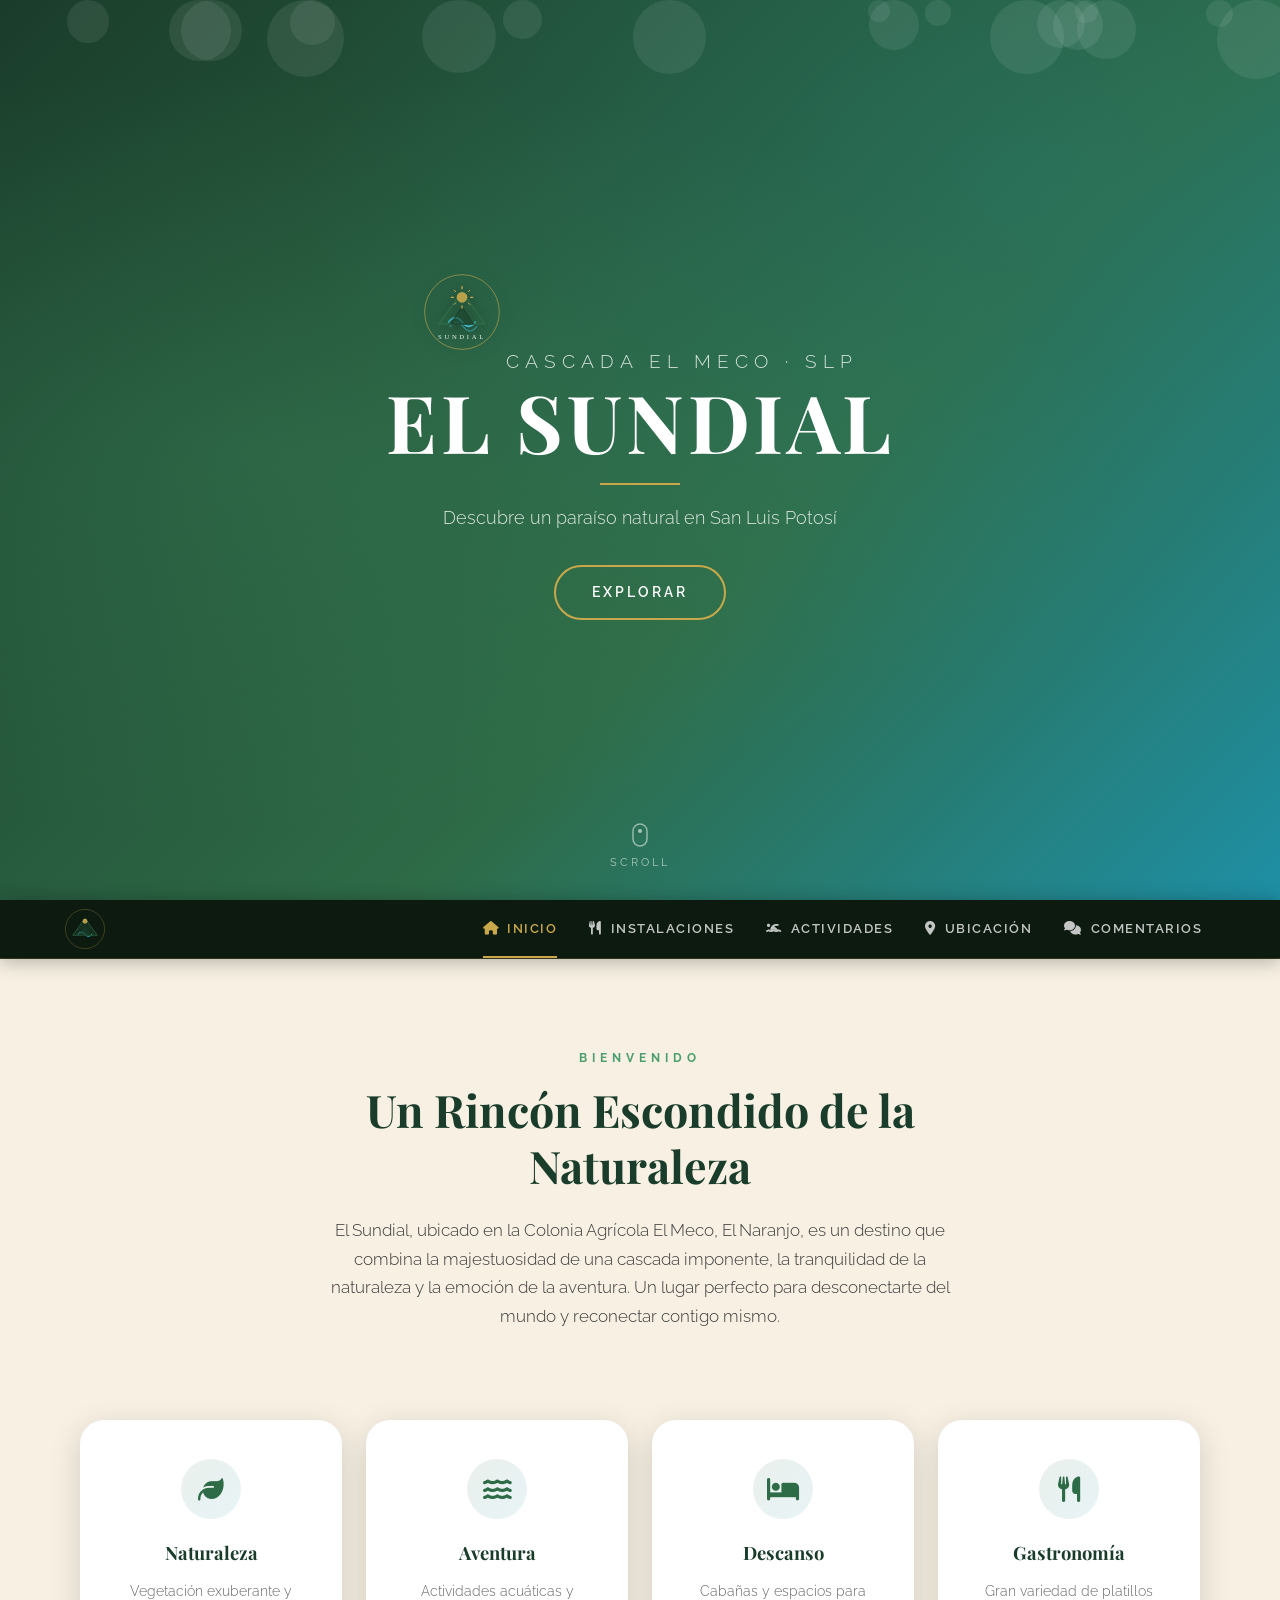
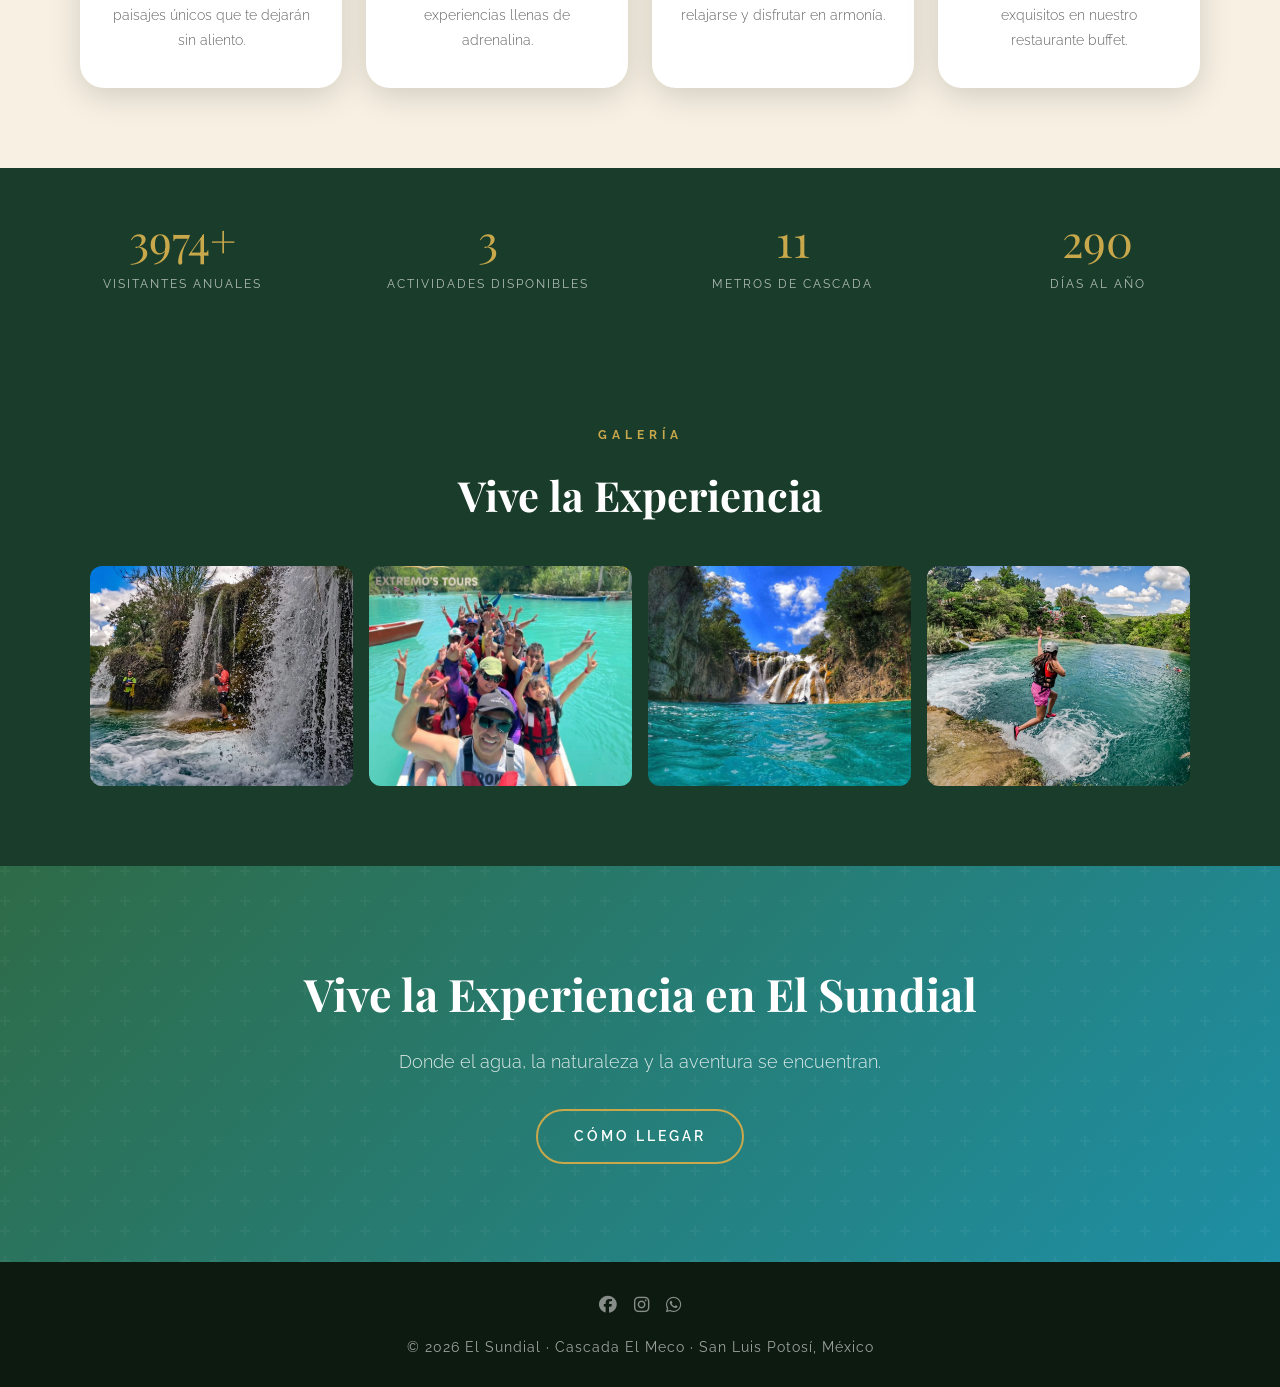
==== index.html @ b141ea93 "Primer Commit" ====
<!DOCTYPE html>
<html lang="es">
<head>
    <meta charset="UTF-8">
    <meta name="viewport" content="width=device-width, initial-scale=1.0">
    <title>El Sundial — Cascada El Meco, SLP</title>
    <link rel="stylesheet" href="css/estilos.css">
    <link rel="stylesheet" href="https://cdnjs.cloudflare.com/ajax/libs/font-awesome/6.5.0/css/all.min.css">
</head>
<body>

    <!-- ENCABEZADO -->
    <header class="encabezado">
        <div class="encabezado-particles"></div>
        <div class="overlay">

            <!-- LOGO SVG -->
            <svg class="logo-svg" viewBox="0 0 120 120" xmlns="http://www.w3.org/2000/svg" aria-label="Logo El Sundial">
                <!-- Círculo exterior -->
                <circle cx="60" cy="60" r="56" fill="none" stroke="rgba(201,168,76,0.6)" stroke-width="1.5"/>
                <!-- Cascada / agua -->
                <path d="M40 75 Q50 62 60 75 Q70 88 80 75" fill="none" stroke="#3dbdd6" stroke-width="2.5" stroke-linecap="round"/>
                <path d="M42 82 Q52 69 62 82 Q72 95 82 82" fill="none" stroke="rgba(61,189,214,0.5)" stroke-width="2" stroke-linecap="round"/>
                <!-- Montaña -->
                <path d="M25 78 L60 30 L95 78 Z" fill="rgba(46,107,71,0.3)" stroke="#2e6b47" stroke-width="2" stroke-linejoin="round"/>
                <path d="M43 78 L60 52 L77 78 Z" fill="rgba(26,61,43,0.5)" stroke="#1a3d2b" stroke-width="1.5" stroke-linejoin="round"/>
                <!-- Sol/Sundial -->
                <circle cx="60" cy="38" r="8" fill="#c9a84c" opacity="0.9"/>
                <line x1="60" y1="25" x2="60" y2="22" stroke="#c9a84c" stroke-width="2" stroke-linecap="round"/>
                <line x1="60" y1="51" x2="60" y2="54" stroke="#c9a84c" stroke-width="2" stroke-linecap="round"/>
                <line x1="47" y1="38" x2="44" y2="38" stroke="#c9a84c" stroke-width="2" stroke-linecap="round"/>
                <line x1="73" y1="38" x2="76" y2="38" stroke="#c9a84c" stroke-width="2" stroke-linecap="round"/>
                <line x1="50.5" y1="29.5" x2="48.4" y2="27.4" stroke="#c9a84c" stroke-width="1.5" stroke-linecap="round"/>
                <line x1="69.5" y1="46.5" x2="71.6" y2="48.6" stroke="#c9a84c" stroke-width="1.5" stroke-linecap="round"/>
                <line x1="69.5" y1="29.5" x2="71.6" y2="27.4" stroke="#c9a84c" stroke-width="1.5" stroke-linecap="round"/>
                <line x1="50.5" y1="46.5" x2="48.4" y2="48.6" stroke="#c9a84c" stroke-width="1.5" stroke-linecap="round"/>
                <!-- Texto -->
                <text x="60" y="100" text-anchor="middle" font-family="Georgia, serif" font-size="10" fill="rgba(255,255,255,0.9)" letter-spacing="4">SUNDIAL</text>
            </svg>

            <span class="subtitulo-hero">Cascada El Meco · SLP</span>
            <h1>El Sundial</h1>
            <div class="linea-dorada"></div>
            <p>Descubre un paraíso natural en San Luis Potosí</p>
            <a href="sitios web/actividades.html" class="btn">Explorar</a>
        </div>

        <div class="scroll-indicador">
            <svg width="16" height="24" viewBox="0 0 16 24" fill="none" xmlns="http://www.w3.org/2000/svg">
                <rect x="1" y="1" width="14" height="22" rx="7" stroke="rgba(255,255,255,0.5)" stroke-width="1.5"/>
                <circle cx="8" cy="8" r="2" fill="rgba(255,255,255,0.6)"/>
            </svg>
            <span>Scroll</span>
        </div>
    </header>

    <!-- NAVEGACIÓN -->
    <nav>
        <div class="nav-inner">
            <svg class="logo-nav" viewBox="0 0 120 120" xmlns="http://www.w3.org/2000/svg">
                <circle cx="60" cy="60" r="56" fill="none" stroke="rgba(201,168,76,0.5)" stroke-width="1.5"/>
                <path d="M40 75 Q50 62 60 75 Q70 88 80 75" fill="none" stroke="#3dbdd6" stroke-width="2.5" stroke-linecap="round"/>
                <path d="M25 78 L60 30 L95 78 Z" fill="rgba(46,107,71,0.25)" stroke="#2e6b47" stroke-width="2" stroke-linejoin="round"/>
                <path d="M43 78 L60 52 L77 78 Z" fill="rgba(26,61,43,0.5)" stroke="#1a3d2b" stroke-width="1.5" stroke-linejoin="round"/>
                <circle cx="60" cy="38" r="7" fill="#c9a84c" opacity="0.9"/>
            </svg>

            <ul>
                <li><a href="index.html"><i class="fa-solid fa-house"></i> Inicio</a></li>
                <li><a href="sitios web/instalaciones.html"><i class="fa-solid fa-utensils"></i> Instalaciones</a></li>
                <li><a href="sitios web/actividades.html"><i class="fa-solid fa-person-swimming"></i> Actividades</a></li>
                <li><a href="sitios web/ubicacion.html"><i class="fa-solid fa-location-dot"></i> Ubicación</a></li>
                <li><a href="sitios web/comentarios.html"><i class="fa-solid fa-comments"></i> Comentarios</a></li>
            </ul>

            <button class="hamburger" aria-label="Menú">
                <i class="fa-solid fa-bars"></i>
            </button>
        </div>
    </nav>

    <!-- INTRO -->
    <section class="intro">
        <span class="etiqueta-seccion">Bienvenido</span>
        <h2>Un Rincón Escondido de la Naturaleza</h2>
        <p>El Sundial, ubicado en la Colonia Agrícola El Meco, El Naranjo, es un destino que combina la majestuosidad de una cascada imponente, la tranquilidad de la naturaleza y la emoción de la aventura. Un lugar perfecto para desconectarte del mundo y reconectar contigo mismo.</p>
    </section>

    <!-- SECCIONES -->
    <section class="secciones">
        <div class="contenido">
            <div class="icono-tarjeta">
                <i class="fa-solid fa-leaf"></i>
            </div>
            <h3>Naturaleza</h3>
            <p>Vegetación exuberante y paisajes únicos que te dejarán sin aliento.</p>
        </div>
        <div class="contenido">
            <div class="icono-tarjeta">
                <i class="fa-solid fa-water"></i>
            </div>
            <h3>Aventura</h3>
            <p>Actividades acuáticas y experiencias llenas de adrenalina.</p>
        </div>
        <div class="contenido">
            <div class="icono-tarjeta">
                <i class="fa-solid fa-bed"></i>
            </div>
            <h3>Descanso</h3>
            <p>Cabañas y espacios para relajarse y disfrutar en armonía.</p>
        </div>
        <div class="contenido">
            <div class="icono-tarjeta">
                <i class="fa-solid fa-utensils"></i>
            </div>
            <h3>Gastronomía</h3>
            <p>Gran variedad de platillos exquisitos en nuestro restaurante buffet.</p>
        </div>
    </section>

    <!-- ESTADÍSTICAS -->
    <div class="stats-bar">
        <div class="stat-item">
            <span class="stat-numero" data-target="5000" data-sufijo="+">0</span>
            <span class="stat-label">Visitantes anuales</span>
        </div>
        <div class="stat-item">
            <span class="stat-numero" data-target="4" data-sufijo="">0</span>
            <span class="stat-label">Actividades disponibles</span>
        </div>
        <div class="stat-item">
            <span class="stat-numero" data-target="15" data-sufijo="">0</span>
            <span class="stat-label">Metros de cascada</span>
        </div>
        <div class="stat-item">
            <span class="stat-numero" data-target="365" data-sufijo="">0</span>
            <span class="stat-label">Días al año</span>
        </div>
    </div>

    <!-- GALERÍA -->
    <section class="galeria">
        <span class="etiqueta-seccion">Galería</span>
        <h2>Vive la Experiencia</h2>
        <div class="grid">
            <img src="imagenes/IMG_Presentacion2.jpeg" alt="Vista de la cascada El Meco">
            <img src="imagenes/IMG_Presentacion3.jpeg" alt="Actividades en el río">
            <img src="imagenes/IMG_Presentacion4.jpeg" alt="Instalaciones El Sundial">
            <img src="imagenes/IMG_Presentacion6.jpeg" alt="Naturaleza y paisaje">
        </div>
    </section>

    <!-- CONTENIDO EXTRA -->
    <section class="extra">
        <h2>Vive la Experiencia en El Sundial</h2>
        <p>Donde el agua, la naturaleza y la aventura se encuentran.</p>
        <a href="sitios web/ubicacion.html" class="btn">Cómo Llegar</a>
    </section>

    <!-- FOOTER -->
    <footer>
        <div class="redes-footer">
            <a href="#" aria-label="Facebook"><i class="fa-brands fa-facebook"></i></a>
            <a href="#" aria-label="Instagram"><i class="fa-brands fa-instagram"></i></a>
            <a href="#" aria-label="WhatsApp"><i class="fa-brands fa-whatsapp"></i></a>
        </div>
        <p>© 2026 El Sundial · Cascada El Meco · San Luis Potosí, México</p>
    </footer>

    <script src="js/main.js"></script>
</body>
</html>
---- css/estilos.css ----
@import url('https://fonts.googleapis.com/css2?family=Playfair+Display:ital,wght@0,400;0,700;1,400&family=Raleway:wght@300;400;500;600&display=swap');

:root {
    --verde-oscuro: #1a3d2b;
    --verde-medio: #2e6b47;
    --verde-claro: #4a9e6b;
    --agua: #1e8fa5;
    --agua-claro: #3dbdd6;
    --dorado: #c9a84c;
    --crema: #f7f0e3;
    --crema-oscuro: #ede0c4;
    --blanco: #ffffff;
    --negro: #0d1a10;
    --gris-texto: #3a3a3a;
    --sombra: 0 8px 32px rgba(0,0,0,0.15);
    --sombra-fuerte: 0 16px 48px rgba(0,0,0,0.25);
    --radio: 12px;
    --radio-grande: 24px;
    --transicion: all 0.35s cubic-bezier(0.4, 0, 0.2, 1);
}

* {
    margin: 0;
    padding: 0;
    box-sizing: border-box;
}

html {
    scroll-behavior: smooth;
}

body {
    font-family: 'Raleway', sans-serif;
    background-color: var(--crema);
    color: var(--gris-texto);
    line-height: 1.7;
}

h1, h2, h3 {
    font-family: 'Playfair Display', serif;
}

.logo-svg {
    width: 80px;
    height: 80px;
    margin-bottom: 16px;
    filter: drop-shadow(0 2px 8px rgba(0,0,0,0.4));
}

.logo-nav {
    width: 42px;
    height: 42px;
    flex-shrink: 0;
}

.encabezado {
    height: 100vh;
    min-height: 600px;
    background: linear-gradient(135deg, var(--verde-oscuro) 0%, var(--verde-medio) 60%, var(--agua) 100%);
    display: flex;
    flex-direction: column;
    justify-content: center;
    align-items: center;
    position: relative;
    overflow: hidden;
}

.encabezado::before {
    content: '';
    position: absolute;
    inset: 0;
    background:
        radial-gradient(ellipse at 20% 50%, rgba(78,175,120,0.18) 0%, transparent 60%),
        radial-gradient(ellipse at 80% 20%, rgba(30,143,165,0.2) 0%, transparent 50%);
    pointer-events: none;
}

.encabezado-particles {
    position: absolute;
    inset: 0;
    overflow: hidden;
    pointer-events: none;
}

.particle {
    position: absolute;
    border-radius: 50%;
    background: rgba(255,255,255,0.08);
    animation: flotar linear infinite;
}

@keyframes flotar {
    0% { transform: translateY(100vh) scale(0); opacity: 0; }
    10% { opacity: 1; }
    90% { opacity: 0.5; }
    100% { transform: translateY(-100px) scale(1); opacity: 0; }
}

.overlay {
    position: relative;
    z-index: 2;
    text-align: center;
    padding: 50px 40px;
    animation: aparecerArriba 1.2s cubic-bezier(0.4,0,0.2,1) both;
}

@keyframes aparecerArriba {
    from { opacity: 0; transform: translateY(40px); }
    to   { opacity: 1; transform: translateY(0); }
}

.encabezado h1 {
    font-size: clamp(2.8rem, 7vw, 5rem);
    color: var(--blanco);
    letter-spacing: 4px;
    text-transform: uppercase;
    margin-bottom: 6px;
    line-height: 1.1;
}

.encabezado .subtitulo-hero {
    font-family: 'Raleway', sans-serif;
    font-weight: 300;
    font-size: clamp(0.95rem, 2vw, 1.2rem);
    color: rgba(255,255,255,0.8);
    letter-spacing: 6px;
    text-transform: uppercase;
    margin-bottom: 12px;
}

.linea-dorada {
    width: 80px;
    height: 2px;
    background: var(--dorado);
    margin: 18px auto;
}

.encabezado p {
    color: rgba(255,255,255,0.85);
    font-size: 1.1rem;
    margin-bottom: 32px;
    font-weight: 300;
}

.scroll-indicador {
    position: absolute;
    bottom: 28px;
    left: 50%;
    transform: translateX(-50%);
    z-index: 2;
    display: flex;
    flex-direction: column;
    align-items: center;
    gap: 6px;
    color: rgba(255,255,255,0.6);
    font-size: 0.7rem;
    letter-spacing: 3px;
    text-transform: uppercase;
    animation: pulso 2s ease-in-out infinite;
}

.scroll-indicador svg {
    animation: bajar 1.5s ease-in-out infinite;
}

@keyframes bajar {
    0%, 100% { transform: translateY(0); }
    50%       { transform: translateY(8px); }
}

@keyframes pulso {
    0%, 100% { opacity: 0.5; }
    50%       { opacity: 1; }
}

.btn {
    display: inline-block;
    background: transparent;
    color: var(--blanco);
    padding: 14px 36px;
    text-decoration: none;
    border-radius: 50px;
    border: 2px solid var(--dorado);
    font-family: 'Raleway', sans-serif;
    font-weight: 600;
    font-size: 0.85rem;
    letter-spacing: 3px;
    text-transform: uppercase;
    transition: var(--transicion);
    position: relative;
    overflow: hidden;
}

.btn::before {
    content: '';
    position: absolute;
    inset: 0;
    background: var(--dorado);
    transform: scaleX(0);
    transform-origin: left;
    transition: transform 0.35s ease;
    z-index: -1;
}

.btn:hover::before { transform: scaleX(1); }
.btn:hover { color: var(--negro); }

.btn-verde {
    border-color: var(--verde-claro);
    color: var(--blanco);
}
.btn-verde::before { background: var(--verde-claro); }
.btn-verde:hover { color: var(--blanco); }

.btn-solido {
    background: var(--dorado);
    color: var(--negro);
    border-color: var(--dorado);
}
.btn-solido::before { background: var(--negro); }
.btn-solido:hover { color: var(--blanco); }

nav {
    background: var(--negro);
    position: sticky;
    top: 0;
    z-index: 1000;
    border-bottom: 1px solid rgba(201,168,76,0.2);
    box-shadow: 0 2px 20px rgba(0,0,0,0.3);
}

.nav-inner {
    max-width: 1200px;
    margin: 0 auto;
    display: flex;
    align-items: center;
    justify-content: space-between;
    padding: 0 24px;
}

nav ul {
    display: flex;
    list-style: none;
    gap: 4px;
}

nav a {
    color: rgba(255,255,255,0.75);
    text-decoration: none;
    padding: 18px 14px;
    display: flex;
    align-items: center;
    gap: 8px;
    font-size: 0.8rem;
    font-weight: 600;
    letter-spacing: 1.5px;
    text-transform: uppercase;
    transition: var(--transicion);
    position: relative;
}

nav a::after {
    content: '';
    position: absolute;
    bottom: 0;
    left: 14px;
    right: 14px;
    height: 2px;
    background: var(--dorado);
    transform: scaleX(0);
    transition: transform 0.3s ease;
}

nav a:hover { color: var(--dorado); }
nav a:hover::after { transform: scaleX(1); }
nav a.activo { color: var(--dorado); }
nav a.activo::after { transform: scaleX(1); }

nav a i { font-size: 0.85rem; }

.hamburger {
    display: none;
    background: none;
    border: none;
    color: var(--blanco);
    font-size: 1.4rem;
    cursor: pointer;
    padding: 10px;
}

.intro {
    text-align: center;
    padding: 90px 24px 70px;
    max-width: 800px;
    margin: 0 auto;
}

.etiqueta-seccion {
    font-family: 'Raleway', sans-serif;
    font-size: 0.72rem;
    font-weight: 700;
    letter-spacing: 5px;
    text-transform: uppercase;
    color: var(--verde-claro);
    margin-bottom: 14px;
    display: block;
}

.intro h2 {
    font-size: clamp(1.8rem, 4vw, 2.8rem);
    color: var(--verde-oscuro);
    margin-bottom: 22px;
    line-height: 1.25;
}

.intro p {
    color: var(--gris-texto);
    font-size: 1.05rem;
    font-weight: 300;
    max-width: 650px;
    margin: 0 auto;
}

.secciones {
    display: grid;
    grid-template-columns: repeat(auto-fit, minmax(230px, 1fr));
    gap: 24px;
    padding: 20px 40px 80px;
    max-width: 1200px;
    margin: 0 auto;
}

.contenido {
    background: var(--blanco);
    padding: 36px 28px;
    text-align: center;
    border-radius: var(--radio-grande);
    box-shadow: var(--sombra);
    transition: var(--transicion);
    border-top: 3px solid transparent;
    position: relative;
    overflow: hidden;
}

.contenido::before {
    content: '';
    position: absolute;
    top: 0;
    left: 0;
    right: 0;
    height: 3px;
    background: linear-gradient(90deg, var(--verde-claro), var(--agua));
    transform: scaleX(0);
    transition: transform 0.4s ease;
}

.contenido:hover::before { transform: scaleX(1); }

.contenido:hover {
    transform: translateY(-8px);
    box-shadow: var(--sombra-fuerte);
}

.icono-tarjeta {
    width: 60px;
    height: 60px;
    border-radius: 50%;
    background: linear-gradient(135deg, rgba(46,107,71,0.1), rgba(30,143,165,0.1));
    display: flex;
    align-items: center;
    justify-content: center;
    margin: 0 auto 18px;
}

.contenido i {
    font-size: 1.6rem;
    color: var(--verde-medio);
}

.contenido h3 {
    font-size: 1.15rem;
    color: var(--verde-oscuro);
    margin-bottom: 10px;
}

.contenido p {
    font-size: 0.9rem;
    color: #666;
    font-weight: 300;
}

.galeria {
    padding: 80px 24px;
    background: var(--verde-oscuro);
    text-align: center;
}

.galeria h2 {
    font-size: clamp(1.8rem, 4vw, 2.6rem);
    color: var(--blanco);
    margin-bottom: 8px;
}

.galeria .etiqueta-seccion { color: var(--dorado); }

.grid {
    display: grid;
    grid-template-columns: repeat(auto-fit, minmax(260px, 1fr));
    gap: 16px;
    max-width: 1100px;
    margin: 36px auto 0;
}

.grid img {
    width: 100%;
    height: 220px;
    object-fit: cover;
    border-radius: var(--radio);
    transition: var(--transicion);
    cursor: pointer;
}

.grid img:hover {
    transform: scale(1.04);
    box-shadow: 0 12px 40px rgba(0,0,0,0.4);
}

.extra {
    background: linear-gradient(135deg, var(--verde-medio), var(--agua));
    color: var(--blanco);
    text-align: center;
    padding: 90px 24px;
    position: relative;
    overflow: hidden;
}

.extra::before {
    content: '';
    position: absolute;
    inset: 0;
    background: url("data:image/svg+xml,%3Csvg width='60' height='60' viewBox='0 0 60 60' xmlns='http://www.w3.org/2000/svg'%3E%3Cg fill='none' fill-rule='evenodd'%3E%3Cg fill='%23ffffff' fill-opacity='0.04'%3E%3Cpath d='M36 34v-4h-2v4h-4v2h4v4h2v-4h4v-2h-4zm0-30V0h-2v4h-4v2h4v4h2V6h4V4h-4zM6 34v-4H4v4H0v2h4v4h2v-4h4v-2H6zM6 4V0H4v4H0v2h4v4h2V6h4V4H6z'/%3E%3C/g%3E%3C/g%3E%3C/svg%3E");
}

.extra h2 {
    font-size: clamp(1.8rem, 4vw, 2.8rem);
    margin-bottom: 14px;
    position: relative;
}

.extra p {
    font-size: 1.1rem;
    opacity: 0.85;
    margin-bottom: 32px;
    font-weight: 300;
    position: relative;
}

footer {
    background: var(--negro);
    color: rgba(255,255,255,0.6);
    text-align: center;
    padding: 28px 20px;
    font-size: 0.85rem;
    letter-spacing: 1px;
}

footer .footer-logo {
    margin-bottom: 12px;
}

footer .redes-footer {
    display: flex;
    justify-content: center;
    gap: 16px;
    margin-bottom: 16px;
}

footer .redes-footer a {
    color: rgba(255,255,255,0.5);
    font-size: 1.1rem;
    transition: color 0.3s;
}

footer .redes-footer a:hover { color: var(--dorado); }

.page-hero {
    padding: 100px 24px 60px;
    background: linear-gradient(135deg, var(--verde-oscuro), var(--verde-medio));
    text-align: center;
    color: var(--blanco);
    position: relative;
    overflow: hidden;
}

.page-hero::before {
    content: '';
    position: absolute;
    inset: 0;
    background: radial-gradient(ellipse at 30% 50%, rgba(30,143,165,0.2) 0%, transparent 60%);
}

.page-hero .etiqueta-seccion { color: var(--dorado); }

.page-hero h1 {
    font-size: clamp(2rem, 5vw, 3.5rem);
    margin-bottom: 12px;
    position: relative;
}

.page-hero p {
    font-size: 1.1rem;
    opacity: 0.8;
    font-weight: 300;
    position: relative;
}

.actividades-grid {
    display: grid;
    grid-template-columns: repeat(auto-fit, minmax(300px, 1fr));
    gap: 28px;
    padding: 70px 40px;
    max-width: 1200px;
    margin: 0 auto;
}

.actividad-card {
    background: var(--blanco);
    border-radius: var(--radio-grande);
    overflow: hidden;
    box-shadow: var(--sombra);
    transition: var(--transicion);
}

.actividad-card:hover {
    transform: translateY(-6px);
    box-shadow: var(--sombra-fuerte);
}

.actividad-icono {
    height: 160px;
    display: flex;
    align-items: center;
    justify-content: center;
    font-size: 4rem;
    position: relative;
    overflow: hidden;
}

.actividad-icono.agua { background: linear-gradient(135deg, #1a6b8a, #2eb8d4); }
.actividad-icono.salto { background: linear-gradient(135deg, #1a3d2b, #2e6b47); }
.actividad-icono.canoa { background: linear-gradient(135deg, #1a5c6b, #1e8fa5); }
.actividad-icono.nadar { background: linear-gradient(135deg, #0d4a6b, #1a7aad); }

.actividad-body {
    padding: 28px;
}

.actividad-body h3 {
    font-size: 1.35rem;
    color: var(--verde-oscuro);
    margin-bottom: 10px;
}

.actividad-body p {
    color: #666;
    font-size: 0.95rem;
    font-weight: 300;
    line-height: 1.7;
    margin-bottom: 16px;
}

.badge {
    display: inline-block;
    padding: 4px 12px;
    border-radius: 20px;
    font-size: 0.75rem;
    font-weight: 600;
    letter-spacing: 1px;
    text-transform: uppercase;
}

.badge-agua { background: rgba(30,143,165,0.12); color: var(--agua); }
.badge-aventura { background: rgba(46,107,71,0.12); color: var(--verde-medio); }

.instalaciones-section {
    padding: 70px 40px;
    max-width: 1200px;
    margin: 0 auto;
}

.instalacion-item {
    display: grid;
    grid-template-columns: 1fr 1fr;
    gap: 50px;
    align-items: center;
    margin-bottom: 70px;
    padding-bottom: 70px;
    border-bottom: 1px solid var(--crema-oscuro);
}

.instalacion-item:last-child { border-bottom: none; margin-bottom: 0; }
.instalacion-item.invertido { direction: rtl; }
.instalacion-item.invertido > * { direction: ltr; }

.instalacion-img {
    border-radius: var(--radio-grande);
    overflow: hidden;
    height: 280px;
    background: linear-gradient(135deg, var(--verde-oscuro), var(--agua));
    display: flex;
    align-items: center;
    justify-content: center;
    font-size: 5rem;
    color: rgba(255,255,255,0.6);
    box-shadow: var(--sombra);
}

.instalacion-texto .etiqueta-seccion { text-align: left; margin-bottom: 10px; }

.instalacion-texto h2 {
    font-size: clamp(1.5rem, 3vw, 2.2rem);
    color: var(--verde-oscuro);
    margin-bottom: 14px;
}

.instalacion-texto p {
    color: #666;
    font-size: 0.95rem;
    font-weight: 300;
    line-height: 1.8;
    margin-bottom: 20px;
}

.lista-servicios {
    list-style: none;
    display: flex;
    flex-direction: column;
    gap: 8px;
}

.lista-servicios li {
    display: flex;
    align-items: center;
    gap: 10px;
    font-size: 0.9rem;
    color: var(--gris-texto);
}

.lista-servicios li i {
    color: var(--verde-claro);
    font-size: 0.85rem;
    width: 16px;
}

.ubicacion-layout {
    display: grid;
    grid-template-columns: 1fr 1fr;
    gap: 40px;
    padding: 70px 40px;
    max-width: 1200px;
    margin: 0 auto;
    align-items: start;
}

.mapa-container {
    border-radius: var(--radio-grande);
    overflow: hidden;
    box-shadow: var(--sombra-fuerte);
    height: 420px;
}

.mapa-container iframe {
    width: 100%;
    height: 100%;
    border: none;
}

.contacto-info {
    display: flex;
    flex-direction: column;
    gap: 20px;
}

.contacto-info h2 {
    font-size: 2rem;
    color: var(--verde-oscuro);
    margin-bottom: 6px;
}

.contacto-card {
    background: var(--blanco);
    padding: 20px 24px;
    border-radius: var(--radio);
    box-shadow: var(--sombra);
    display: flex;
    align-items: center;
    gap: 16px;
    text-decoration: none;
    color: var(--gris-texto);
    transition: var(--transicion);
    border-left: 4px solid var(--verde-claro);
}

.contacto-card:hover {
    transform: translateX(6px);
    box-shadow: var(--sombra-fuerte);
    border-left-color: var(--dorado);
}

.contacto-card .icono-contacto {
    width: 44px;
    height: 44px;
    border-radius: 50%;
    display: flex;
    align-items: center;
    justify-content: center;
    font-size: 1.1rem;
    flex-shrink: 0;
}

.icono-fb { background: #1877f2; color: white; }
.icono-ig { background: linear-gradient(135deg, #f09433, #e6683c, #dc2743, #cc2366, #bc1888); color: white; }
.icono-tel { background: var(--verde-medio); color: white; }
.icono-wa { background: #25d366; color: white; }

.contacto-card .info-contacto span:first-child {
    display: block;
    font-size: 0.72rem;
    font-weight: 700;
    letter-spacing: 2px;
    text-transform: uppercase;
    color: #aaa;
    margin-bottom: 2px;
}

.contacto-card .info-contacto strong {
    font-size: 0.95rem;
    color: var(--negro);
}

.comentarios-layout {
    display: grid;
    grid-template-columns: 1fr 1.2fr;
    gap: 40px;
    padding: 70px 40px;
    max-width: 1200px;
    margin: 0 auto;
    align-items: start;
}

.formulario-card {
    background: var(--blanco);
    padding: 40px;
    border-radius: var(--radio-grande);
    box-shadow: var(--sombra);
    position: sticky;
    top: 80px;
}

.formulario-card h2 {
    font-size: 1.7rem;
    color: var(--verde-oscuro);
    margin-bottom: 6px;
}

.formulario-card p {
    color: #888;
    font-size: 0.9rem;
    margin-bottom: 28px;
}

.form-grupo {
    margin-bottom: 18px;
}

.form-grupo label {
    display: block;
    font-size: 0.78rem;
    font-weight: 700;
    letter-spacing: 1.5px;
    text-transform: uppercase;
    color: var(--verde-oscuro);
    margin-bottom: 8px;
}

.form-grupo input,
.form-grupo textarea,
.form-grupo select {
    width: 100%;
    padding: 12px 16px;
    border: 2px solid var(--crema-oscuro);
    border-radius: var(--radio);
    font-family: 'Raleway', sans-serif;
    font-size: 0.95rem;
    color: var(--gris-texto);
    background: var(--crema);
    transition: var(--transicion);
    outline: none;
}

.form-grupo input:focus,
.form-grupo textarea:focus,
.form-grupo select:focus {
    border-color: var(--verde-claro);
    background: var(--blanco);
    box-shadow: 0 0 0 4px rgba(74,158,107,0.1);
}

.form-grupo textarea { resize: vertical; min-height: 110px; }

.estrellas-input {
    display: flex;
    gap: 6px;
    flex-direction: row-reverse;
    justify-content: flex-end;
}

.estrellas-input input { display: none; }

.estrellas-input label {
    font-size: 1.8rem;
    color: #ddd;
    cursor: pointer;
    transition: color 0.2s;
    letter-spacing: 0;
    padding: 0;
    font-weight: normal;
    text-transform: none;
}

.estrellas-input label:hover,
.estrellas-input label:hover ~ label,
.estrellas-input input:checked ~ label {
    color: var(--dorado);
}

.btn-enviar {
    width: 100%;
    background: var(--verde-oscuro);
    color: var(--blanco);
    border: none;
    padding: 15px;
    border-radius: 50px;
    font-family: 'Raleway', sans-serif;
    font-size: 0.85rem;
    font-weight: 700;
    letter-spacing: 2px;
    text-transform: uppercase;
    cursor: pointer;
    transition: var(--transicion);
    margin-top: 8px;
}

.btn-enviar:hover {
    background: var(--verde-medio);
    transform: translateY(-2px);
    box-shadow: 0 8px 20px rgba(26,61,43,0.3);
}

.resenas-lista {
    display: flex;
    flex-direction: column;
    gap: 20px;
}

.resena-card {
    background: var(--blanco);
    padding: 28px;
    border-radius: var(--radio-grande);
    box-shadow: var(--sombra);
    animation: entrar 0.5s ease both;
}

@keyframes entrar {
    from { opacity: 0; transform: translateY(20px); }
    to   { opacity: 1; transform: translateY(0); }
}

.resena-header {
    display: flex;
    justify-content: space-between;
    align-items: flex-start;
    margin-bottom: 12px;
}

.resena-autor {
    display: flex;
    align-items: center;
    gap: 12px;
}

.avatar {
    width: 44px;
    height: 44px;
    border-radius: 50%;
    display: flex;
    align-items: center;
    justify-content: center;
    font-weight: 700;
    font-size: 1rem;
    color: white;
    flex-shrink: 0;
}

.resena-nombre { font-weight: 600; font-size: 1rem; color: var(--negro); }
.resena-fecha  { font-size: 0.78rem; color: #aaa; }

.estrellas-display {
    color: var(--dorado);
    font-size: 0.95rem;
    letter-spacing: 2px;
}

.resena-texto {
    font-size: 0.95rem;
    color: #555;
    font-weight: 300;
    line-height: 1.7;
    font-style: italic;
}

.sin-resenas {
    text-align: center;
    padding: 50px;
    color: #aaa;
    font-size: 0.95rem;
}

.sin-resenas i { font-size: 3rem; margin-bottom: 12px; display: block; }

.img-actividad {
    width: 100%;
    height: 100%;
    object-fit: cover;
    object-position: center;
    display: block;
}

.img-instalacion {
    width: 100%;
    height: 100%;
    object-fit: cover;
    object-position: center;
    display: block;
    border-radius: var(--radio-grande);
}

.stats-bar {
    background: var(--verde-oscuro);
    padding: 50px 40px;
    display: grid;
    grid-template-columns: repeat(auto-fit, minmax(160px, 1fr));
    gap: 20px;
    text-align: center;
}

.stat-item .stat-numero {
    font-family: 'Playfair Display', serif;
    font-size: 2.8rem;
    color: var(--dorado);
    display: block;
    line-height: 1;
    margin-bottom: 6px;
}

.stat-item .stat-label {
    font-size: 0.75rem;
    color: rgba(255,255,255,0.65);
    letter-spacing: 2px;
    text-transform: uppercase;
}

.alerta {
    padding: 14px 20px;
    border-radius: var(--radio);
    margin-bottom: 16px;
    font-size: 0.9rem;
    display: none;
}

.alerta-exito {
    background: rgba(46,107,71,0.1);
    border: 1px solid var(--verde-claro);
    color: var(--verde-medio);
}

.alerta-error {
    background: rgba(180,50,50,0.1);
    border: 1px solid #e05c5c;
    color: #b43232;
}

@media (max-width: 900px) {
    .instalacion-item, .ubicacion-layout, .comentarios-layout {
        grid-template-columns: 1fr;
    }
    .instalacion-item.invertido { direction: ltr; }
    .formulario-card { position: static; }
    .mapa-container { height: 300px; }
}

@media (max-width: 769px) {
    .encabezado h1 { font-size: 2.2rem; }

    .nav-inner { padding: 0 16px; }

    nav ul {
        display: none;
        flex-direction: column;
        position: absolute;
        top: 100%;
        left: 0;
        right: 0;
        background: var(--negro);
        border-top: 1px solid rgba(255,255,255,0.1);
        padding: 8px 0;
    }

    nav ul.abierto { display: flex; }
    .hamburger { display: block; }

    nav a { padding: 14px 24px; }
    nav a::after { display: none; }

    .secciones { padding: 20px 20px 60px; }
    .actividades-grid { padding: 40px 20px; }
    .instalaciones-section { padding: 40px 20px; }
    .ubicacion-layout { padding: 40px 20px; }
    .comentarios-layout { padding: 40px 20px; }
    .stats-bar { padding: 40px 20px; }
}
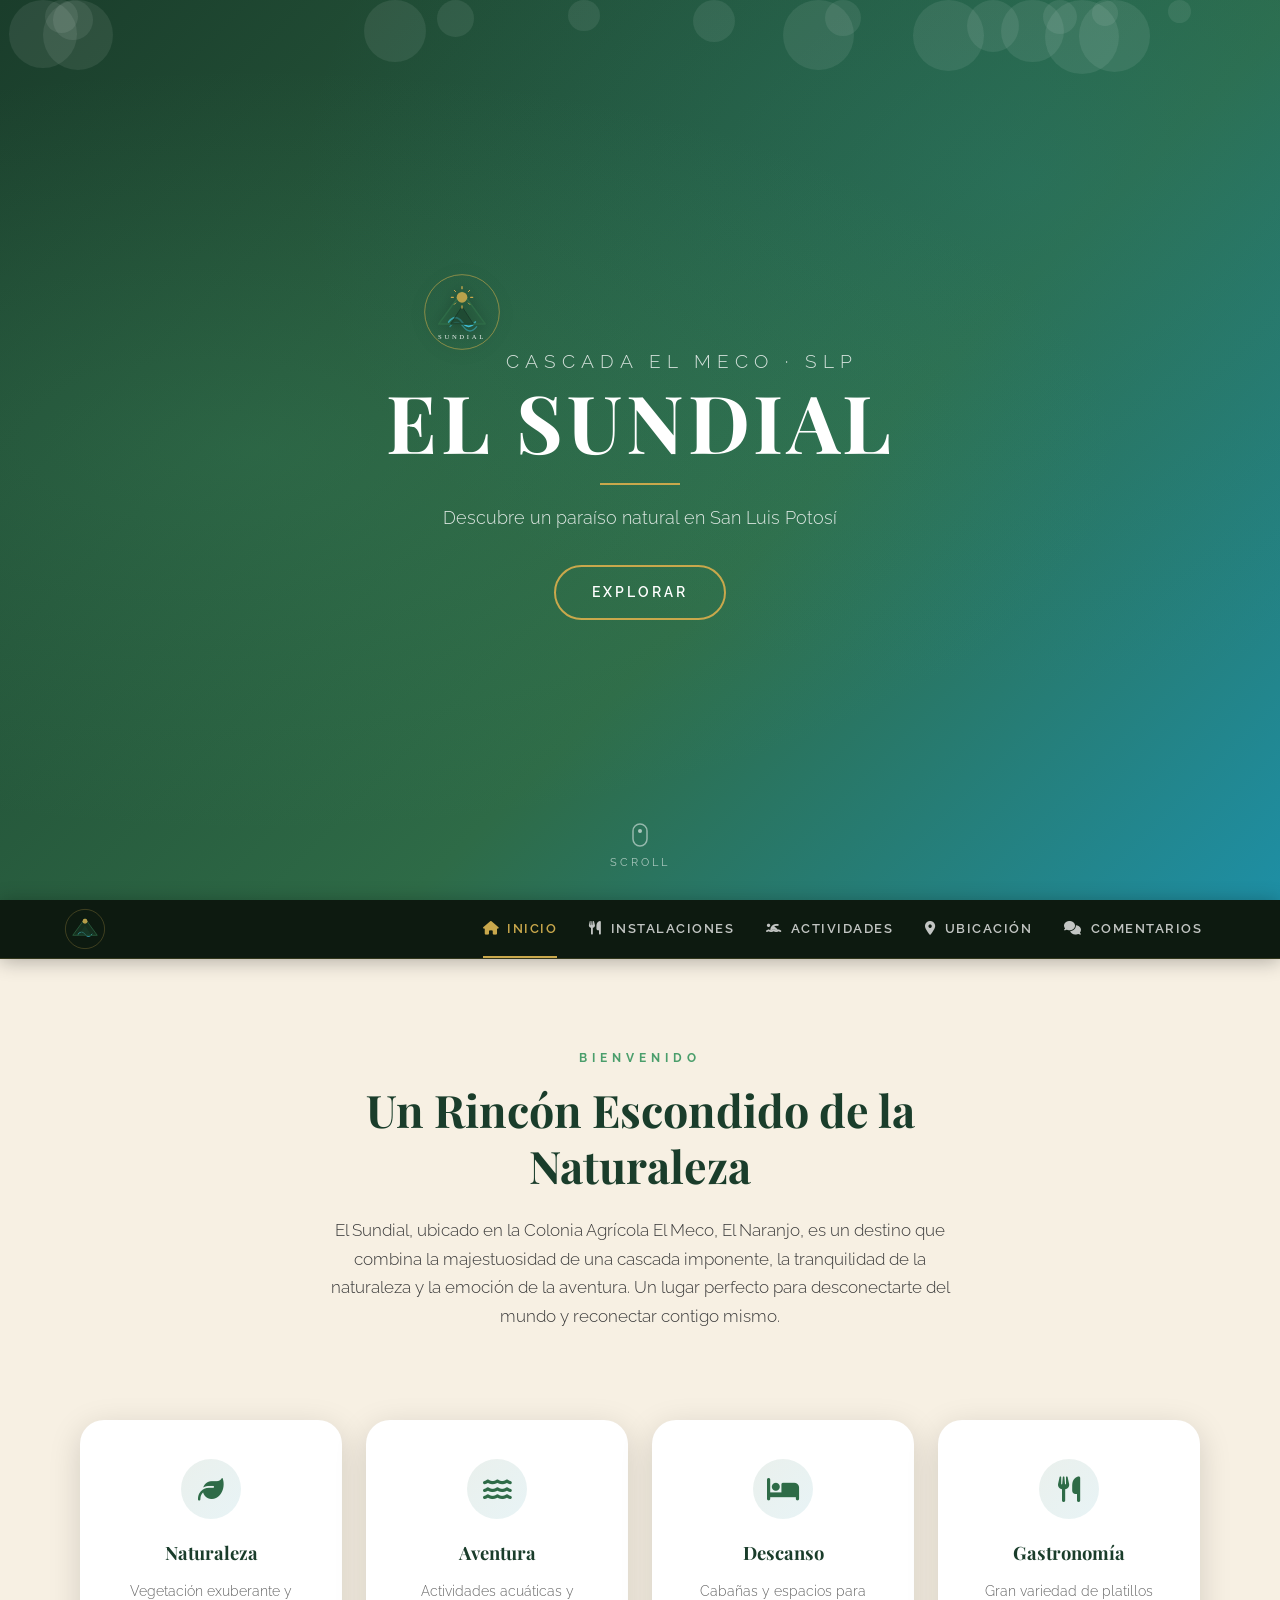
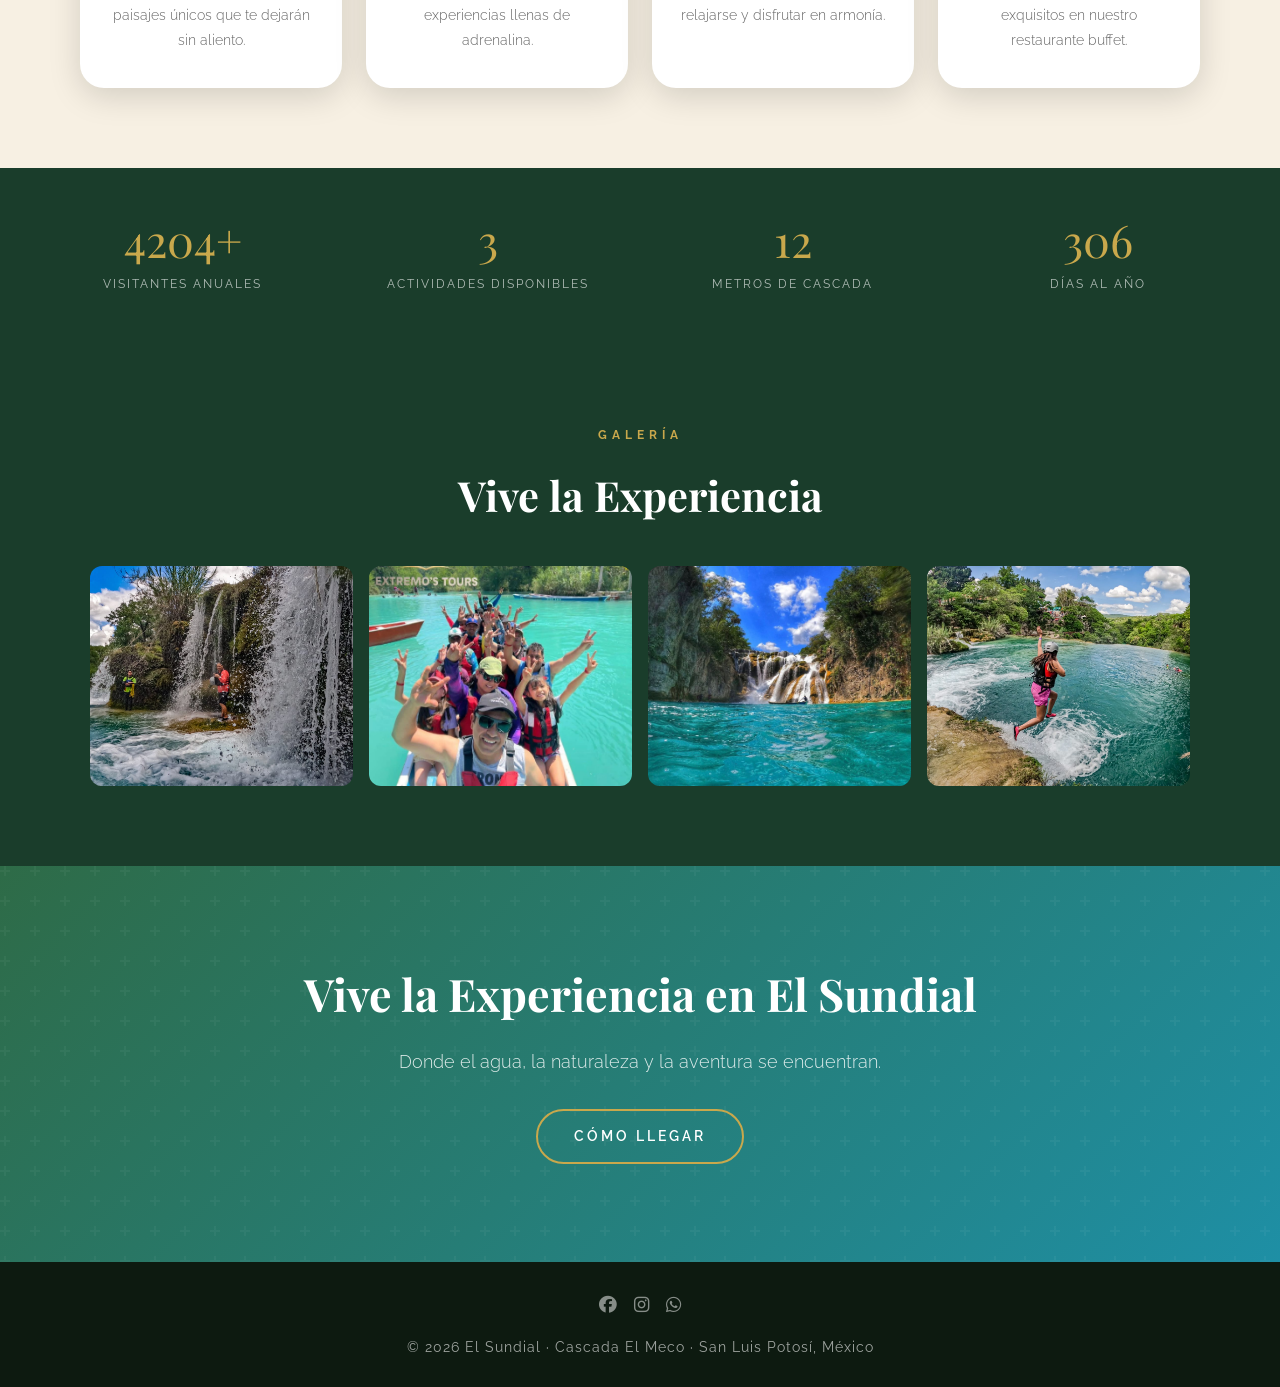
==== commit 54510a8e: "Se agregaron enlaces a los iconos del index en el footer" ====
--- a/index.html
+++ b/index.html
@@ -160,9 +160,9 @@
     <!-- FOOTER -->
     <footer>
         <div class="redes-footer">
-            <a href="#" aria-label="Facebook"><i class="fa-brands fa-facebook"></i></a>
-            <a href="#" aria-label="Instagram"><i class="fa-brands fa-instagram"></i></a>
-            <a href="#" aria-label="WhatsApp"><i class="fa-brands fa-whatsapp"></i></a>
+            <a href="https://wa.me/528312413051?text=Hola,%20me%20interesa%20visitar%20El%20Sundial" aria-label="Facebook"><i class="fa-brands fa-facebook"></i></a>
+            <a href="https://www.facebook.com/share/18gm7Ekcmy/" aria-label="Instagram"><i class="fa-brands fa-instagram"></i></a>
+            <a href="https://www.instagram.com/la_huasteca_potosina?igsh=MWw4aWV3Y2h2aWc0eQ==" aria-label="WhatsApp"><i class="fa-brands fa-whatsapp"></i></a>
         </div>
         <p>© 2026 El Sundial · Cascada El Meco · San Luis Potosí, México</p>
     </footer>
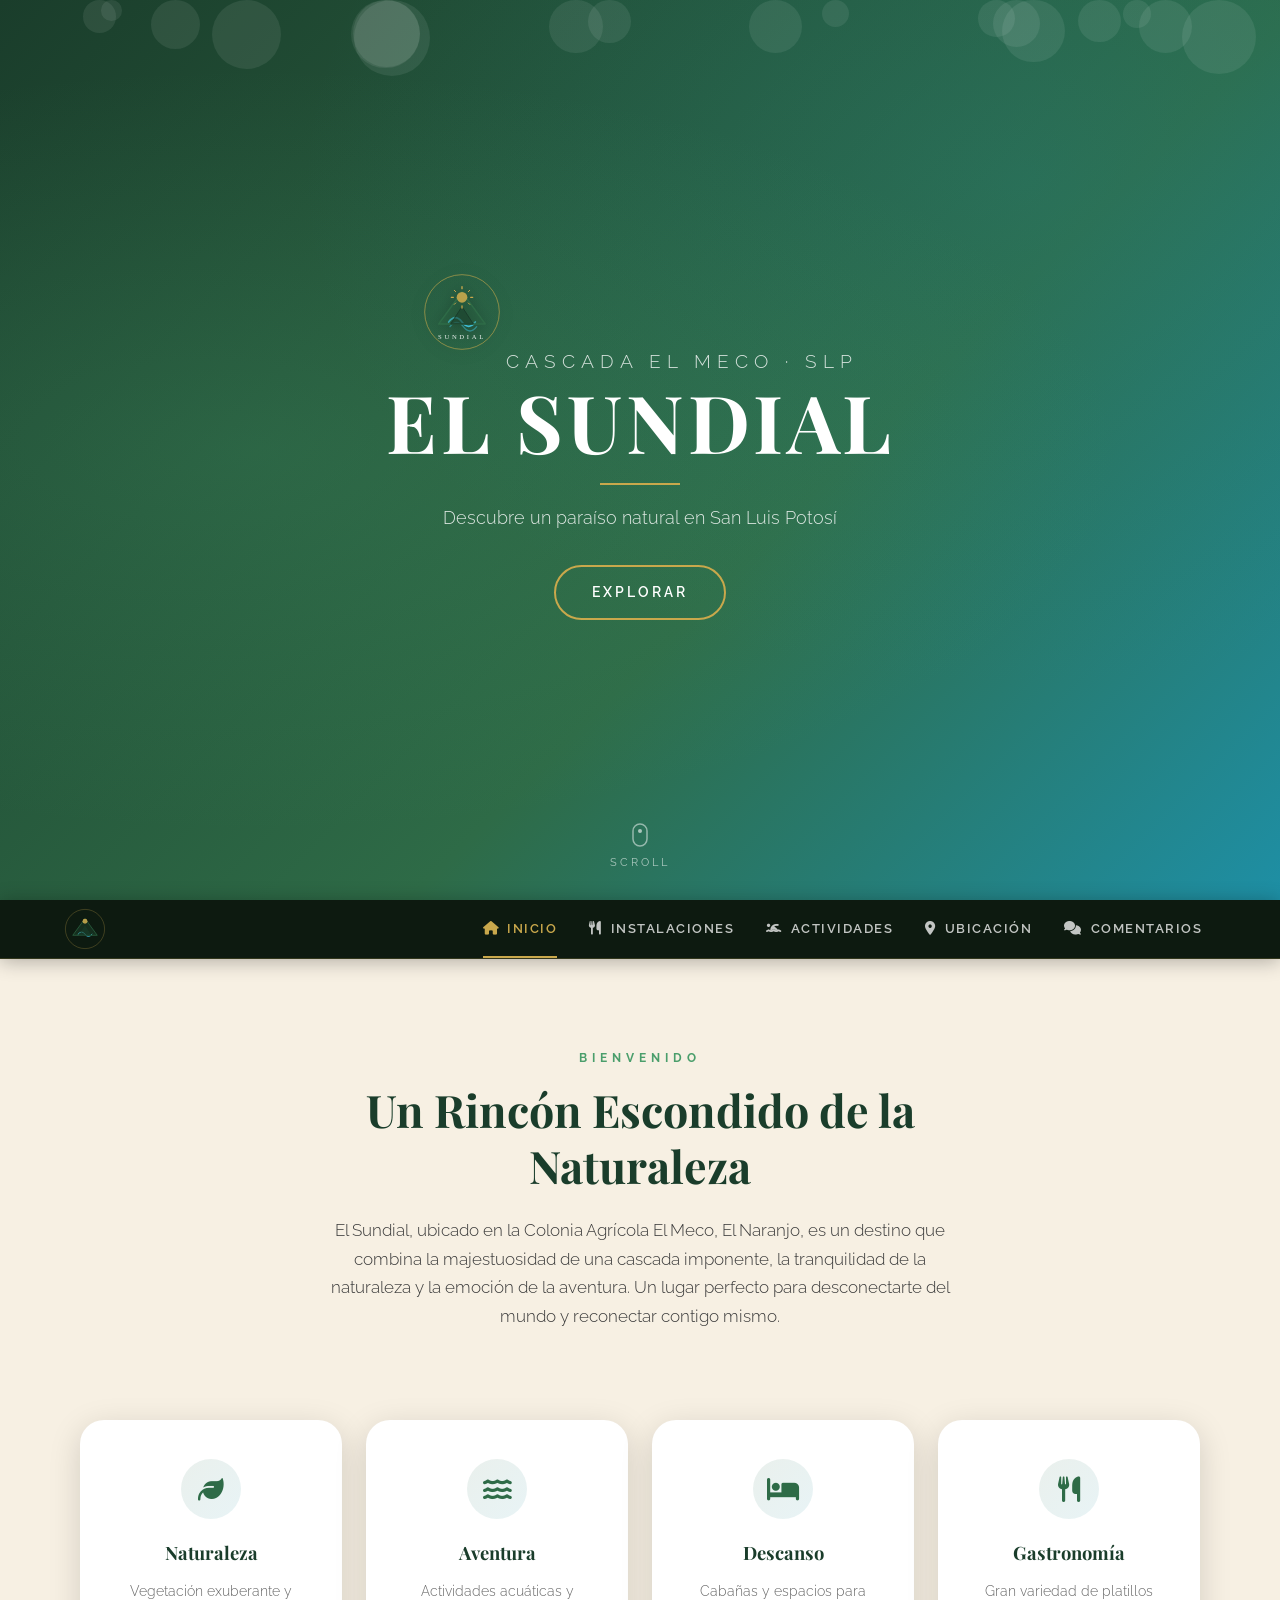
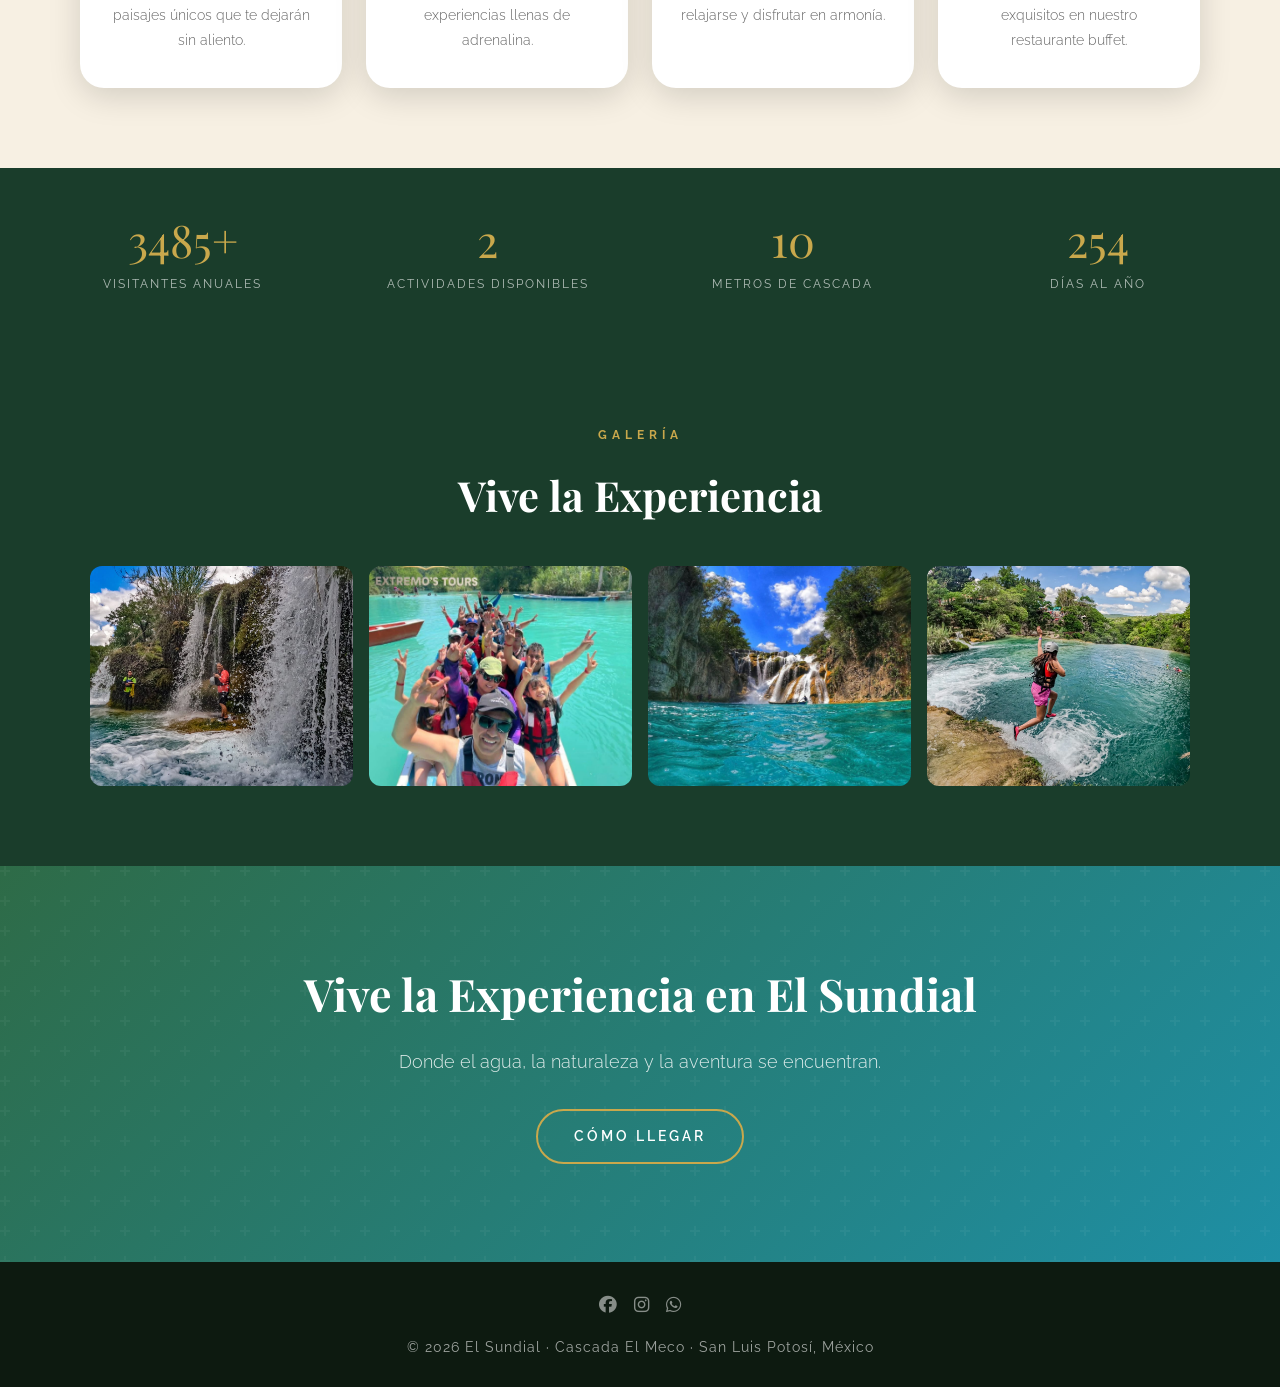
==== commit 1d192ab8: "Se corrigieron los enlaces de los iconos dentro del footer" ====
--- a/index.html
+++ b/index.html
@@ -160,9 +160,9 @@
     <!-- FOOTER -->
     <footer>
         <div class="redes-footer">
-            <a href="https://wa.me/528312413051?text=Hola,%20me%20interesa%20visitar%20El%20Sundial" aria-label="Facebook"><i class="fa-brands fa-facebook"></i></a>
-            <a href="https://www.facebook.com/share/18gm7Ekcmy/" aria-label="Instagram"><i class="fa-brands fa-instagram"></i></a>
-            <a href="https://www.instagram.com/la_huasteca_potosina?igsh=MWw4aWV3Y2h2aWc0eQ==" aria-label="WhatsApp"><i class="fa-brands fa-whatsapp"></i></a>
+            <a href="https://www.facebook.com/share/18gm7Ekcmy/" aria-label="Facebook"><i class="fa-brands fa-facebook"></i></a>
+            <a href="https://www.instagram.com/la_huasteca_potosina?igsh=MWw4aWV3Y2h2aWc0eQ==" aria-label="Instagram"><i class="fa-brands fa-instagram"></i></a>
+            <a href="https://wa.me/528312413051?text=Hola,%20me%20interesa%20visitar%20El%20Sundial" aria-label="WhatsApp"><i class="fa-brands fa-whatsapp"></i></a>
         </div>
         <p>© 2026 El Sundial · Cascada El Meco · San Luis Potosí, México</p>
     </footer>
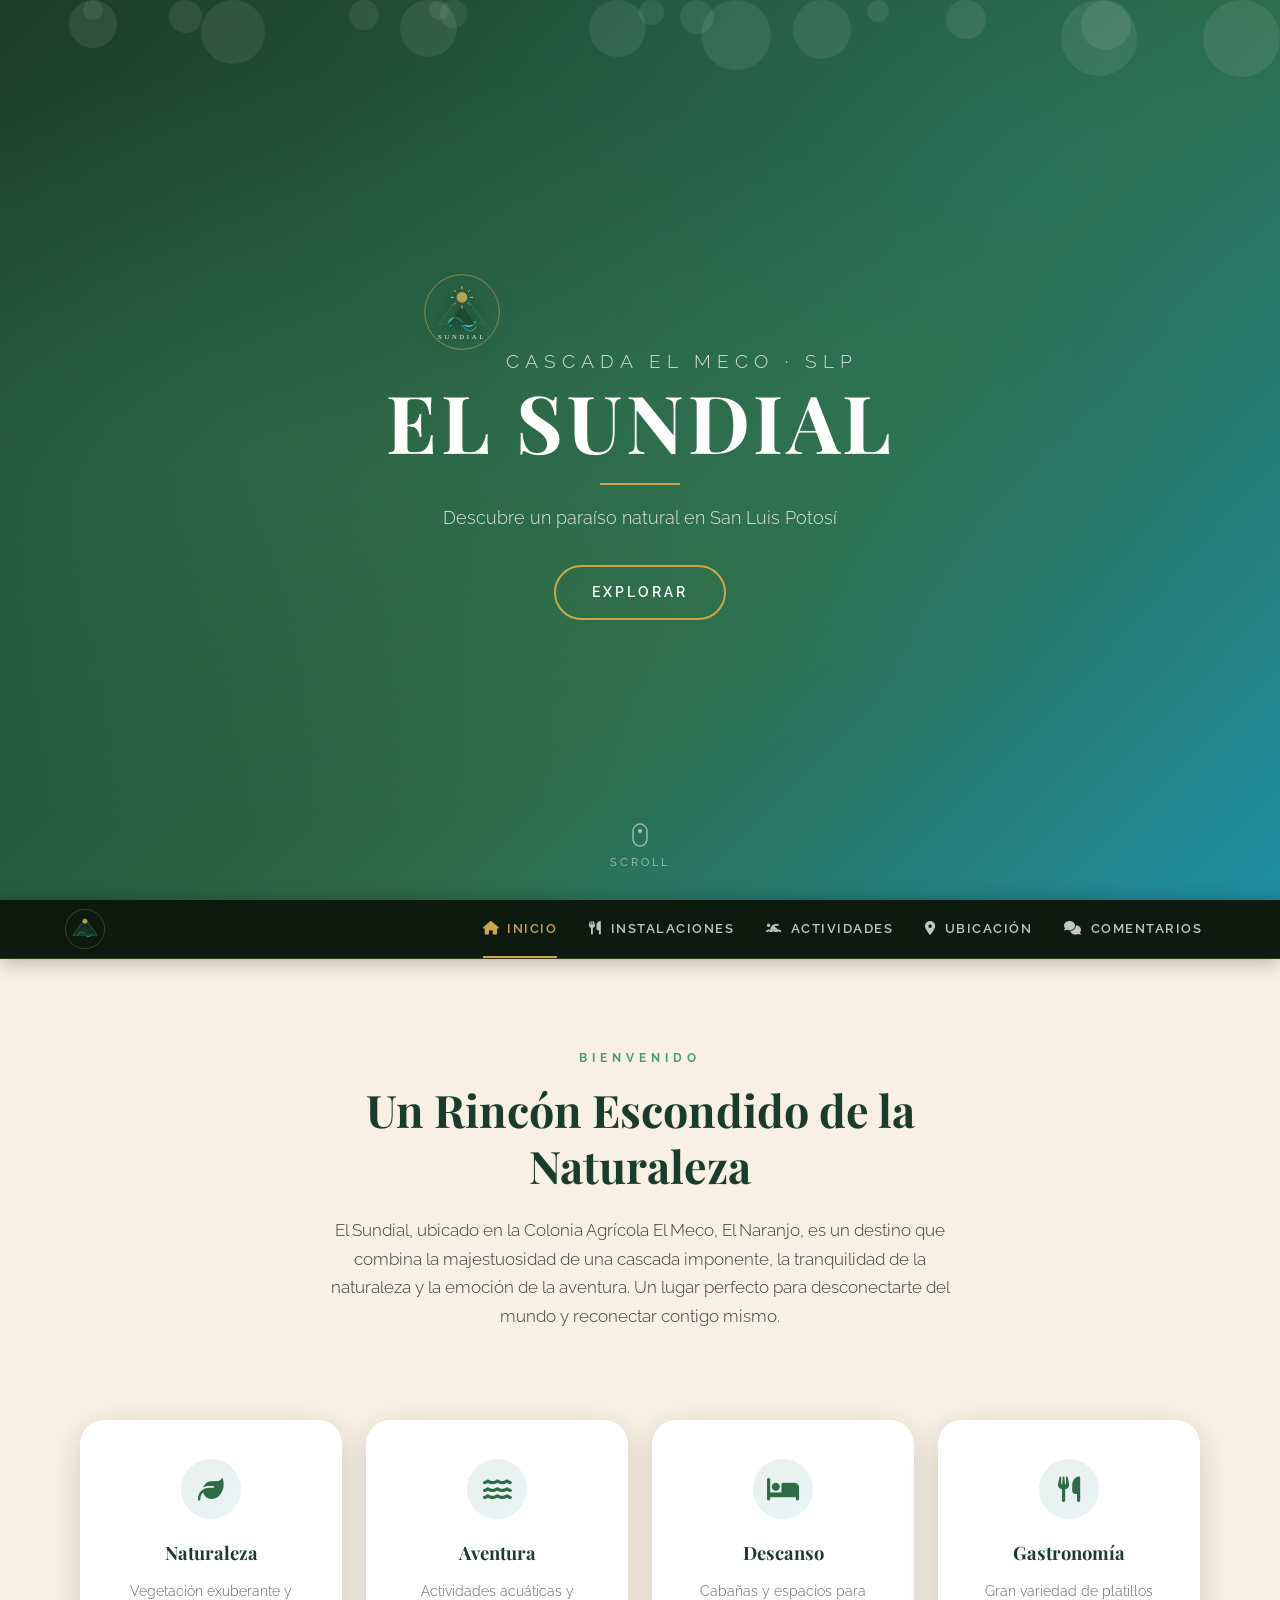
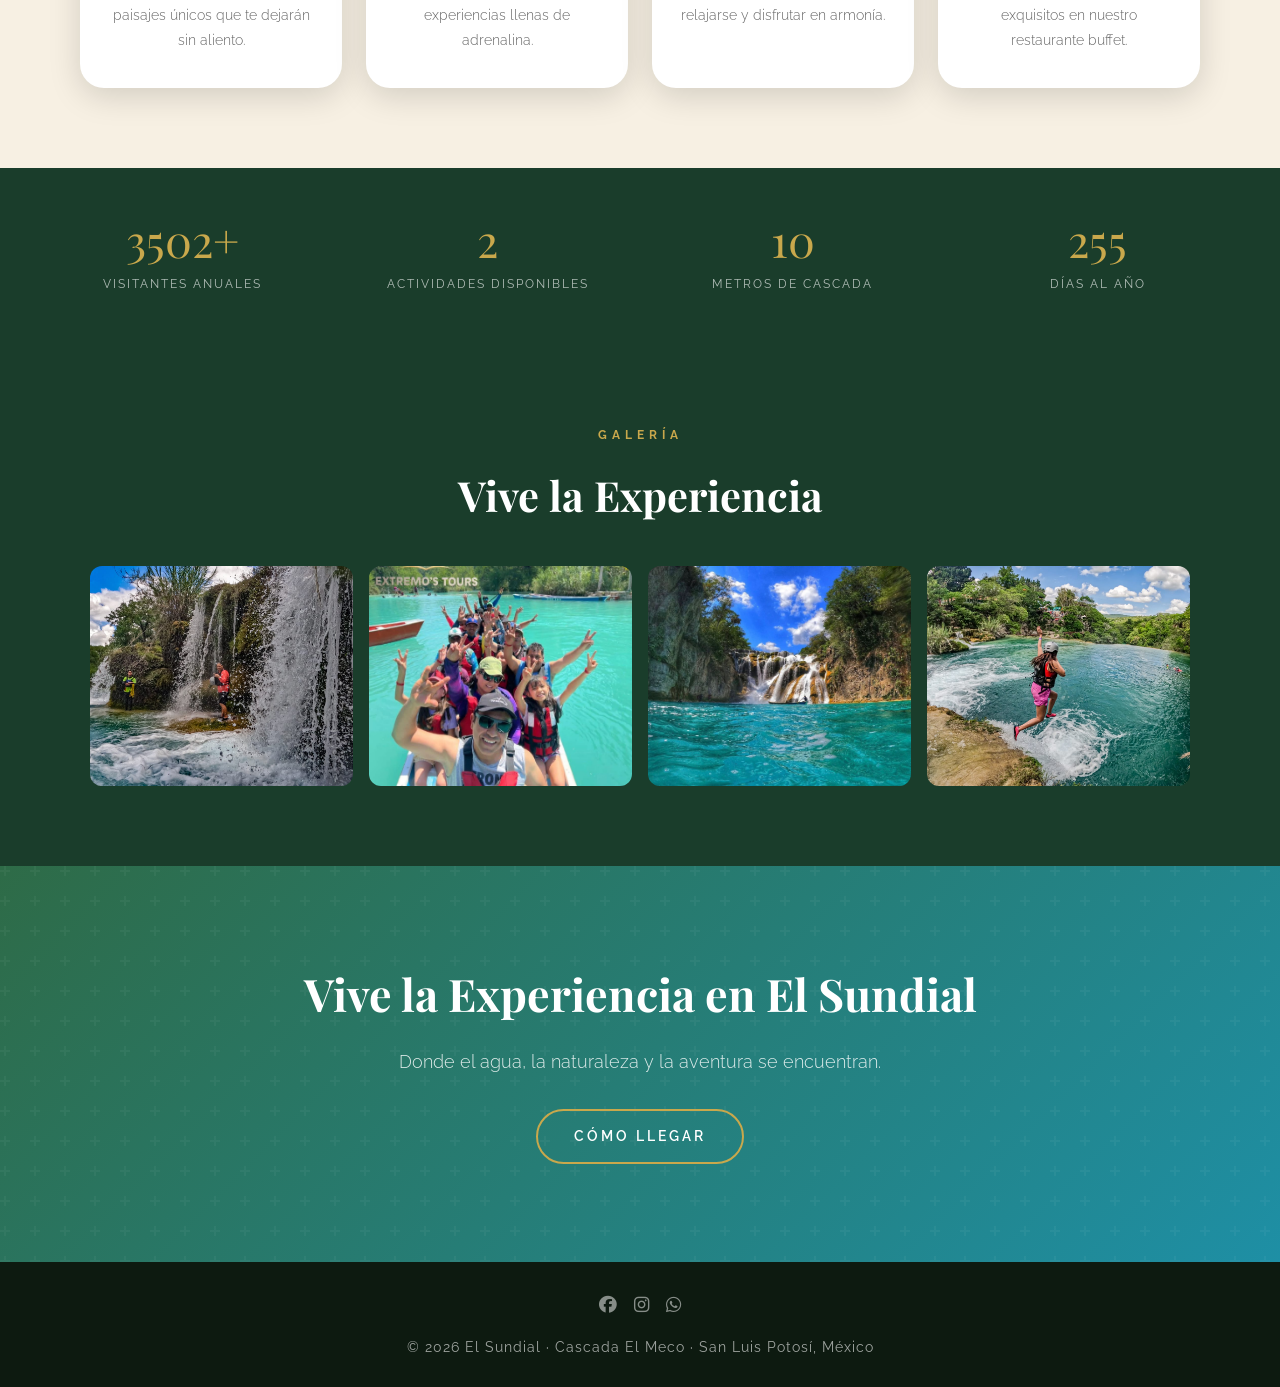
==== commit 6f3dc419: "Cambio de nombre" ====
--- a/index.html
+++ b/index.html
@@ -3,7 +3,7 @@
 <head>
     <meta charset="UTF-8">
     <meta name="viewport" content="width=device-width, initial-scale=1.0">
-    <title>El Sundial — Cascada El Meco, SLP</title>
+    <title>Paraje El Chalan — Cascada El Meco, SLP</title>
     <link rel="stylesheet" href="css/estilos.css">
     <link rel="stylesheet" href="https://cdnjs.cloudflare.com/ajax/libs/font-awesome/6.5.0/css/all.min.css">
 </head>
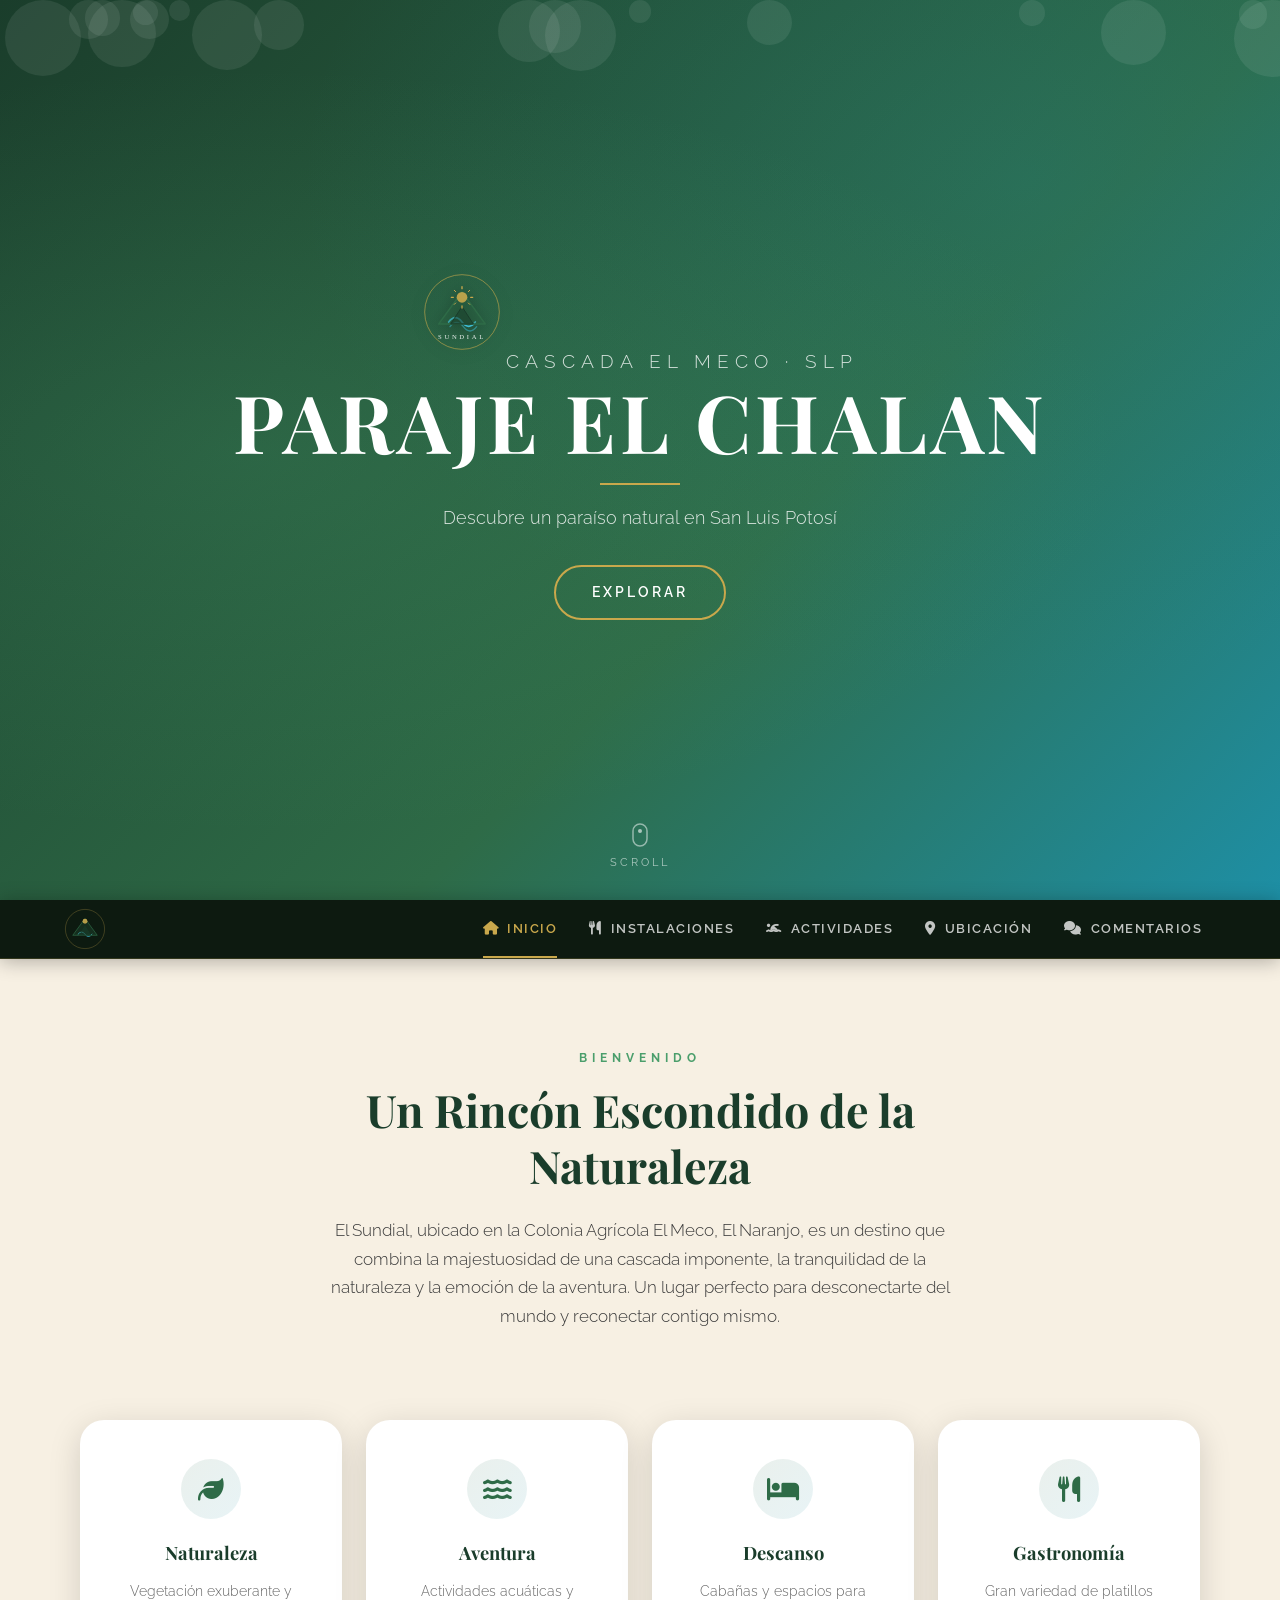
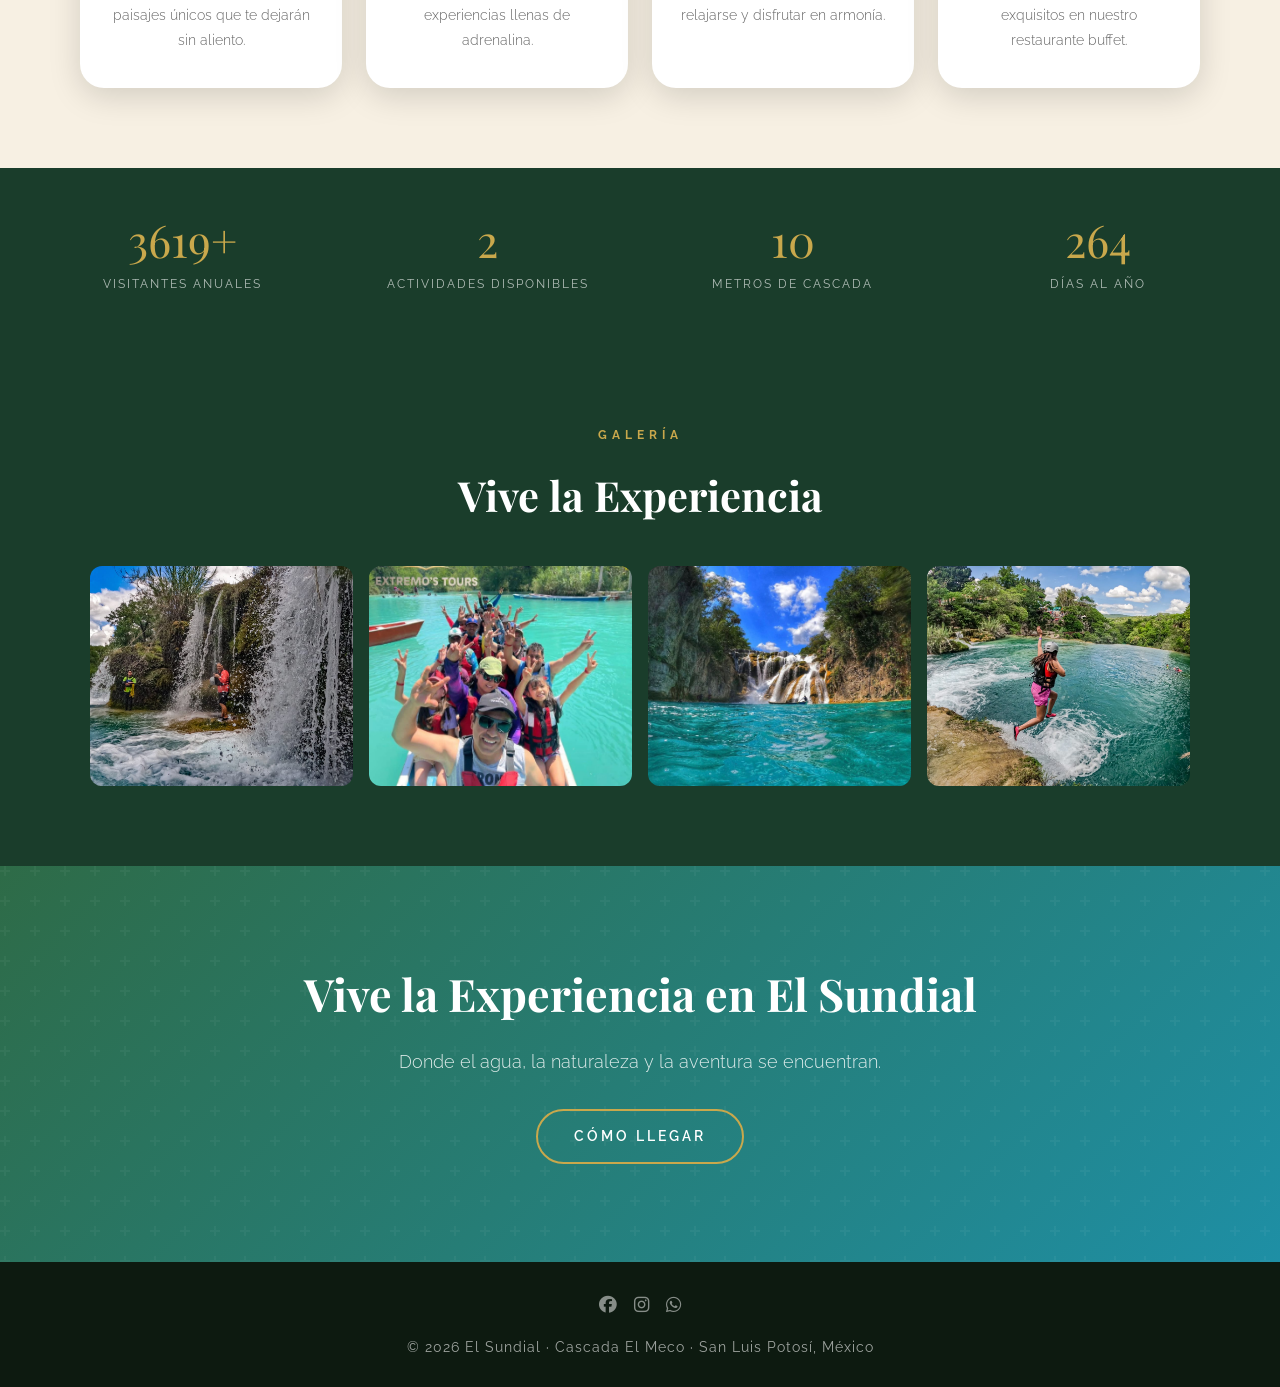
==== commit 76f7b04f: "Cambio de titulo" ====
--- a/index.html
+++ b/index.html
@@ -39,7 +39,7 @@
             </svg>
 
             <span class="subtitulo-hero">Cascada El Meco · SLP</span>
-            <h1>El Sundial</h1>
+            <h1>Paraje El Chalan</h1>
             <div class="linea-dorada"></div>
             <p>Descubre un paraíso natural en San Luis Potosí</p>
             <a href="sitios web/actividades.html" class="btn">Explorar</a>
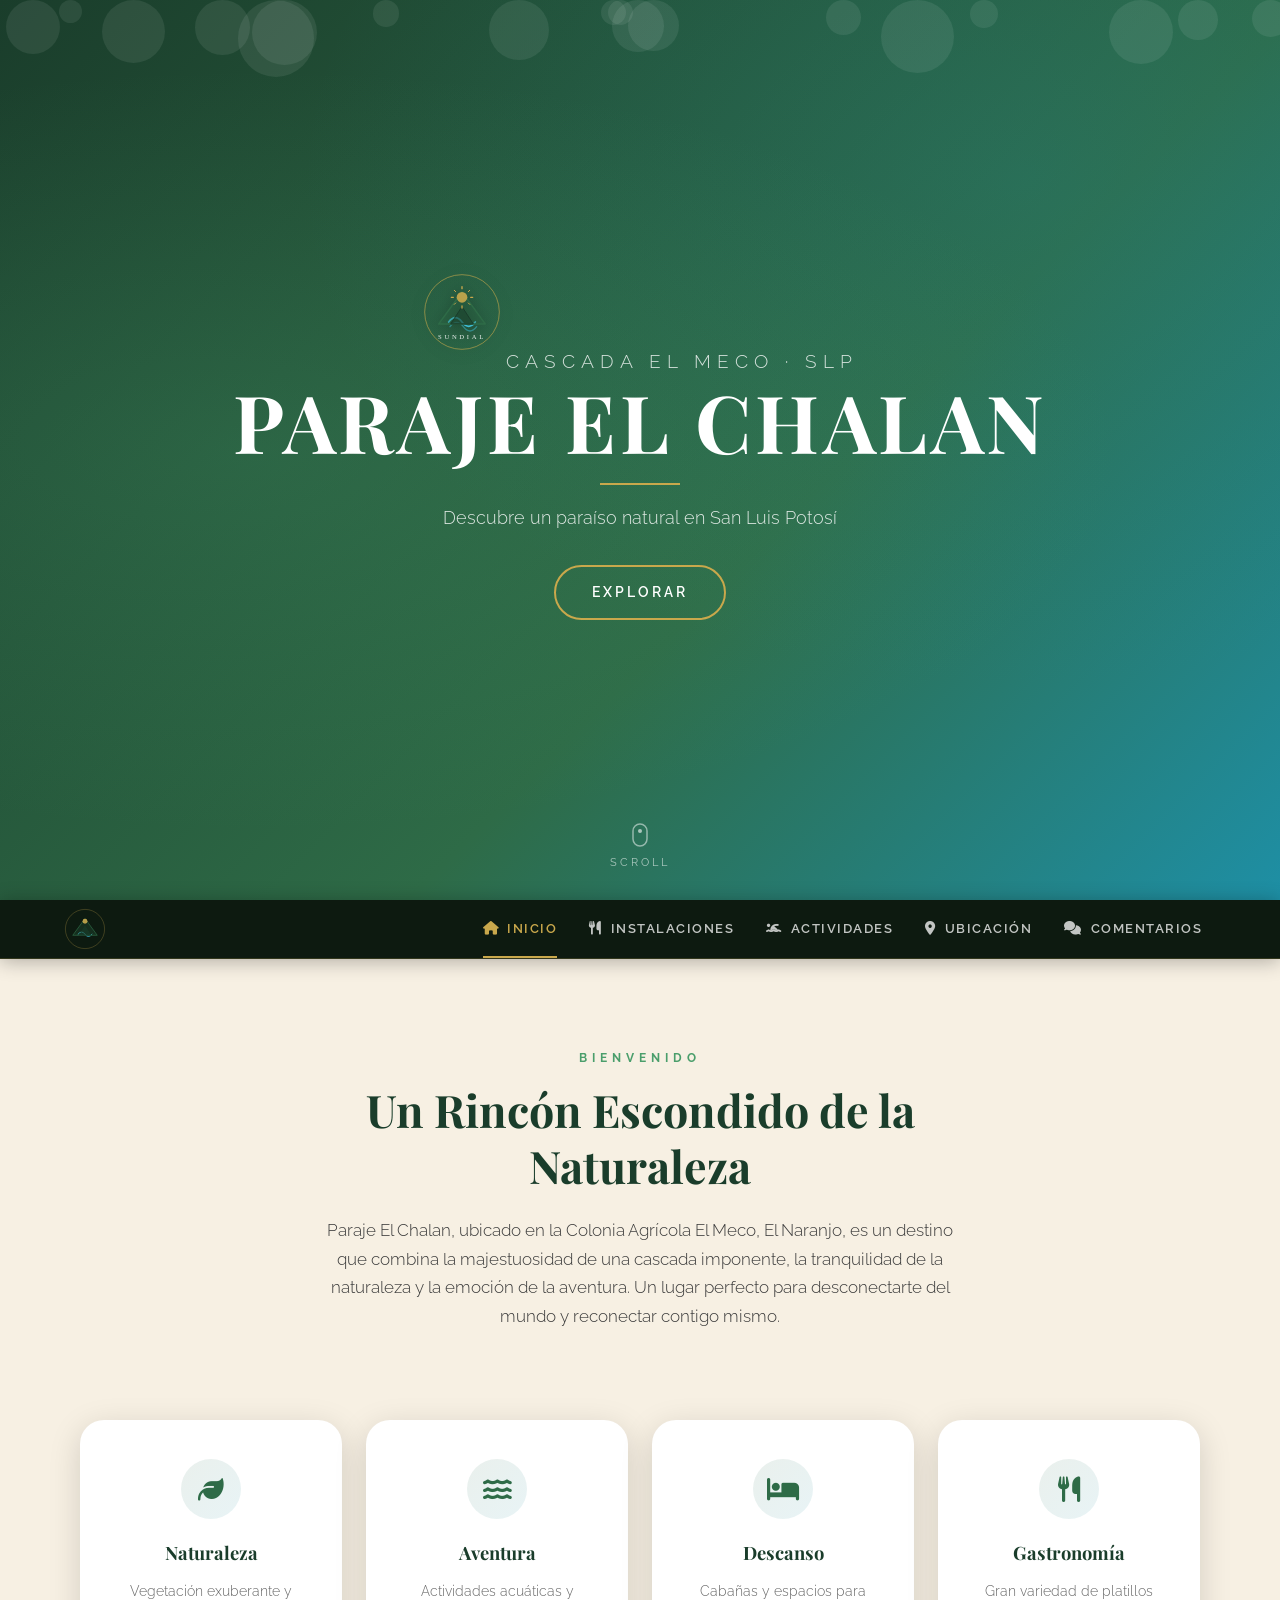
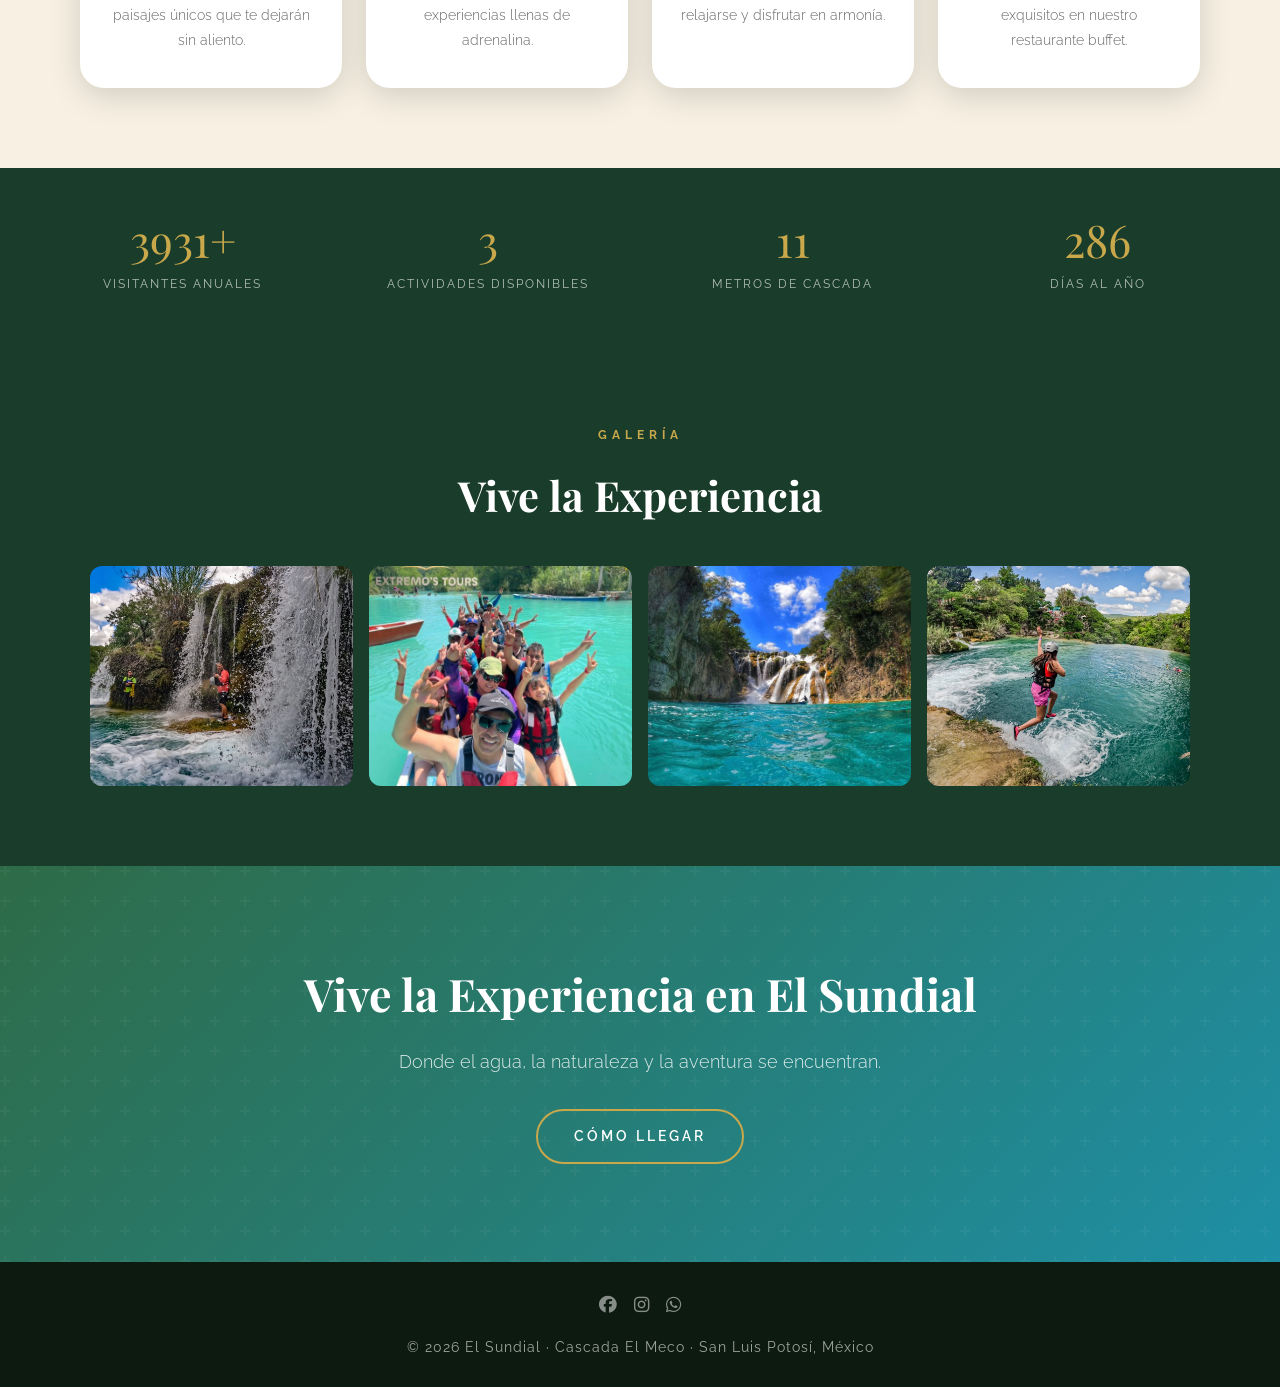
==== commit 1db5188a: "Pequeños cambios de nombres" ====
--- a/index.html
+++ b/index.html
@@ -83,7 +83,7 @@
     <section class="intro">
         <span class="etiqueta-seccion">Bienvenido</span>
         <h2>Un Rincón Escondido de la Naturaleza</h2>
-        <p>El Sundial, ubicado en la Colonia Agrícola El Meco, El Naranjo, es un destino que combina la majestuosidad de una cascada imponente, la tranquilidad de la naturaleza y la emoción de la aventura. Un lugar perfecto para desconectarte del mundo y reconectar contigo mismo.</p>
+        <p>Paraje El Chalan, ubicado en la Colonia Agrícola El Meco, El Naranjo, es un destino que combina la majestuosidad de una cascada imponente, la tranquilidad de la naturaleza y la emoción de la aventura. Un lugar perfecto para desconectarte del mundo y reconectar contigo mismo.</p>
     </section>
 
     <!-- SECCIONES -->
